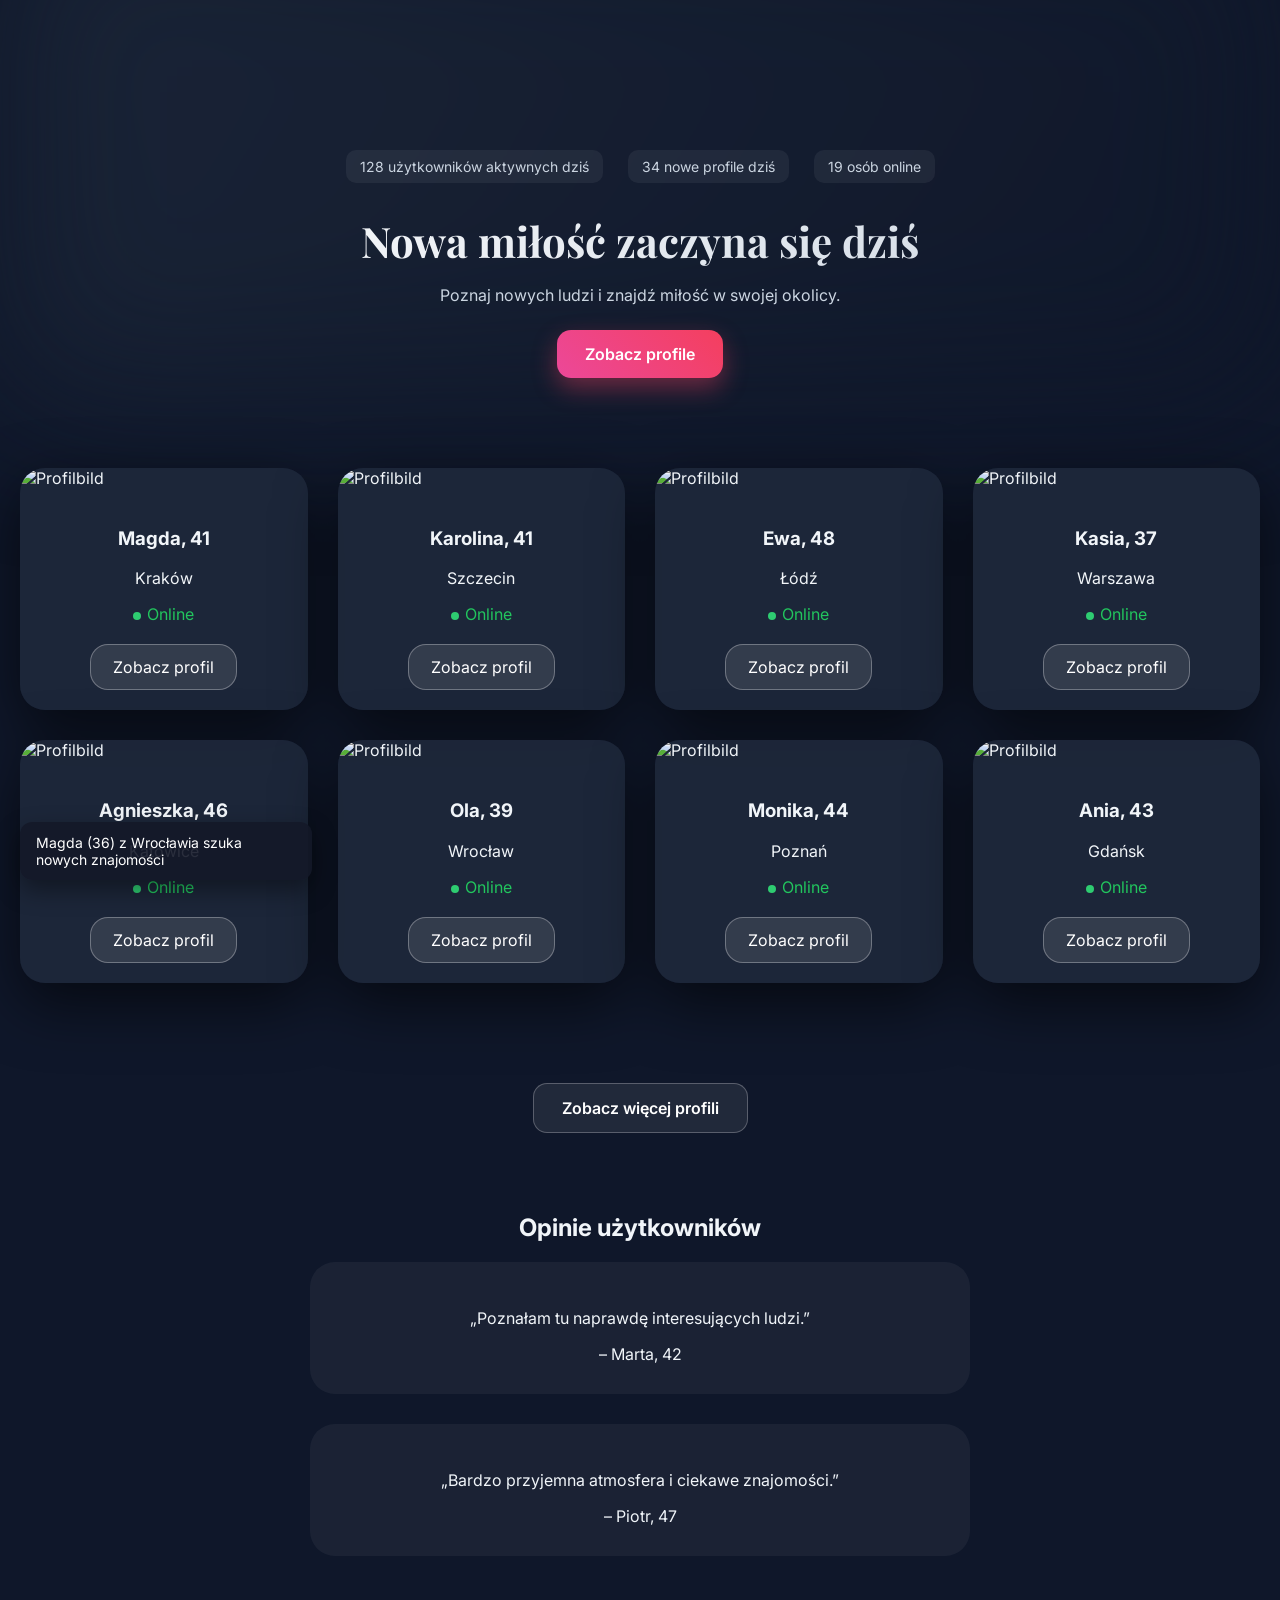
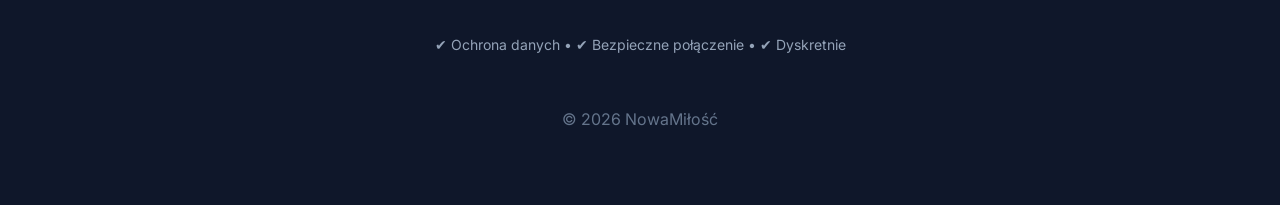
==== index.html @ 8912dd50 "Update index.html" ====
<!DOCTYPE html>
<html lang="pl">
<head>
<meta charset="UTF-8">
<meta name="viewport" content="width=device-width, initial-scale=1.0">

<title>Nowa miłość zaczyna się dziś | Poznaj nowych ludzi</title>
<meta name="description" content="Poznaj nowych ludzi i odkryj miłość w swojej okolicy. Dyskretnie, wygodnie i bez zobowiązań.">

<meta property="og:title" content="Nowa miłość zaczyna się dziś">
<meta property="og:description" content="Poznaj interesujące osoby w swojej okolicy.">
<meta property="og:type" content="website">
<meta property="og:image" content="images/IMAGE1.jpg">

<link rel="icon" type="image/x-icon" href="favicon.ico">

<link href="https://fonts.googleapis.com/css2?family=Playfair+Display:wght@600;700&family=Inter:wght@400;500;600&display=swap" rel="stylesheet">
<link rel="stylesheet" href="style.css">

</head>

<body>

<div id="live-notification"></div>

<div class="hero-bg"></div>

<div class="container">

<header class="hero">

<div class="activity-bar">

<span id="active-members">
128 użytkowników aktywnych dziś
</span>

<span id="new-profiles">
34 nowe profile dziś
</span>

<span id="online-now">
19 osób online
</span>

</div>

<h1>Nowa miłość zaczyna się dziś</h1>

<p>Poznaj nowych ludzi i znajdź miłość w swojej okolicy.</p>

<a href="https://go.cm-trk6.com/aff_f?h=rA47F6&aff_sub5=free-social" class="btn main-btn">
Zobacz profile
</a>

</header>

<section class="profiles">

<a href="https://go.cm-trk6.com/aff_f?h=rA47F6&aff_sub5=free-social" class="card-link">
<div class="card">
<img src="images/IMAGE1.jpg" alt="Profilbild" decoding="async">
<div class="card-content">
<h3>Kasia, 37</h3>
<p>Warszawa</p>
<span class="online">Online</span>
<div class="glass-btn">Zobacz profil</div>
</div>
</div>
</a>

<a href="https://go.cm-trk6.com/aff_f?h=rA47F6&aff_sub5=free-social" class="card-link">
<div class="card">
<img src="images/IMAGE2.jpg" alt="Profilbild" decoding="async">
<div class="card-content">
<h3>Magda, 41</h3>
<p>Kraków</p>
<span class="online">Online</span>
<div class="glass-btn">Zobacz profil</div>
</div>
</div>
</a>

<a href="https://go.cm-trk6.com/aff_f?h=rA47F6&aff_sub5=free-social" class="card-link">
<div class="card">
<img src="images/IMAGE3.jpg" alt="Profilbild" decoding="async">
<div class="card-content">
<h3>Ola, 39</h3>
<p>Wrocław</p>
<span class="online">Online</span>
<div class="glass-btn">Zobacz profil</div>
</div>
</div>
</a>

<a href="https://go.cm-trk6.com/aff_f?h=rA47F6&aff_sub5=free-social" class="card-link">
<div class="card">
<img src="images/IMAGE4.jpg" alt="Profilbild" decoding="async">
<div class="card-content">
<h3>Ania, 43</h3>
<p>Gdańsk</p>
<span class="online">Online</span>
<div class="glass-btn">Zobacz profil</div>
</div>
</div>
</a>

<a href="https://go.cm-trk6.com/aff_f?h=rA47F6&aff_sub5=free-social" class="card-link">
<div class="card">
<img src="images/IMAGE5.jpg" alt="Profilbild" decoding="async">
<div class="card-content">
<h3>Monika, 44</h3>
<p>Poznań</p>
<span class="online">Online</span>
<div class="glass-btn">Zobacz profil</div>
</div>
</div>
</a>

<a href="https://go.cm-trk6.com/aff_f?h=rA47F6&aff_sub5=free-social" class="card-link">
<div class="card">
<img src="images/IMAGE6.jpg" alt="Profilbild" decoding="async">
<div class="card-content">
<h3>Ewa, 48</h3>
<p>Łódź</p>
<span class="online">Online</span>
<div class="glass-btn">Zobacz profil</div>
</div>
</div>
</a>

<a href="https://go.cm-trk6.com/aff_f?h=rA47F6&aff_sub5=free-social" class="card-link">
<div class="card">
<img src="images/IMAGE7.jpg" alt="Profilbild" decoding="async">
<div class="card-content">
<h3>Karolina, 41</h3>
<p>Szczecin</p>
<span class="online">Online</span>
<div class="glass-btn">Zobacz profil</div>
</div>
</div>
</a>

<a href="https://go.cm-trk6.com/aff_f?h=rA47F6&aff_sub5=free-social" class="card-link">
<div class="card">
<img src="images/IMAGE8.jpg" alt="Profilbild" decoding="async">
<div class="card-content">
<h3>Agnieszka, 46</h3>
<p>Katowice</p>
<span class="online">Online</span>
<div class="glass-btn">Zobacz profil</div>
</div>
</div>
</a>

</section>

<section class="more-profiles">
<a href="https://go.cm-trk6.com/aff_f?h=rA47F6&aff_sub5=free-social" class="btn secondary-btn">
Zobacz więcej profili
</a>
</section>

<section class="testimonials">

<h2>Opinie użytkowników</h2>

<div class="testimonial-card">
<p>„Poznałam tu naprawdę interesujących ludzi.”</p>
<span>– Marta, 42</span>
</div>

<div class="testimonial-card">
<p>„Bardzo przyjemna atmosfera i ciekawe znajomości.”</p>
<span>– Piotr, 47</span>
</div>

</section>

<div class="trust-line">
✔ Ochrona danych • ✔ Bezpieczne połączenie • ✔ Dyskretnie
</div>

<footer class="footer">
<p>© 2026 NowaMiłość</p>
</footer>

</div>
<script>

document.addEventListener("DOMContentLoaded", function(){

// LIVE NOTIFICATION

const users = [
"Anna (39) z Warszawy jest teraz online",
"Kasia (42) z Krakowa utworzyła nowy profil",
"Magda (36) z Wrocławia szuka nowych znajomości",
"Ola (44) z Gdańska jest teraz aktywna",
"Monika (41) z Poznania właśnie się zarejestrowała"
];

function showNotification(){

const el=document.getElementById("live-notification");

if(!el) return;

el.innerText=users[Math.floor(Math.random()*users.length)];

el.style.opacity="1";

setTimeout(()=>{

el.style.opacity="0";

},4000);

}

showNotification();
setInterval(showNotification,8000);


// DYNAMIC COUNTER

let active = 120 + Math.floor(Math.random()*20)
let profiles = 30 + Math.floor(Math.random()*10)
let online = 15 + Math.floor(Math.random()*10)

function updateStats(){

active += Math.floor(Math.random()*3)-1
profiles += Math.floor(Math.random()*2)
online += Math.floor(Math.random()*3)-1

document.getElementById("active-members").innerText =
active + " użytkowników aktywnych dziś"

document.getElementById("new-profiles").innerText =
profiles + " nowe profile dziś"

document.getElementById("online-now").innerText =
online + " osób online"

}

setInterval(updateStats,6000)

// CARD REVEAL

function revealCards(){

const cards=document.querySelectorAll(".card");

const windowHeight=window.innerHeight;

cards.forEach(card=>{

const top=card.getBoundingClientRect().top;

if(top < windowHeight-50){

card.classList.add("show");

}

});

}

window.addEventListener("scroll",revealCards);
revealCards();


// RANDOMIZE CARDS

const container=document.querySelector(".profiles");

if(container){

const cards=Array.from(container.children);

cards.sort(()=>Math.random()-0.5);

cards.forEach(card=>container.appendChild(card));

}

});

</script>
</body>
</html>
---- style.css ----
html{
scroll-behavior:smooth;
}

body{
margin:0;
font-family:'Inter',sans-serif;
background:#0f172a;
color:#f1f5f9;
overflow-x:hidden;
}

/* background glow */

.hero-bg{
position:fixed;
top:-100px;
left:0;
width:100%;
height:500px;
background:linear-gradient(120deg,#1e293b,#0f172a);
filter:blur(80px);
opacity:.8;
z-index:-1;
}

/* container */

.container{
max-width:1400px;
margin:auto;
padding:20px;
}

/* hero */

.hero{
text-align:center;
padding:100px 20px 50px 20px;
}

.hero h1{
font-family:'Playfair Display',serif;
font-size:42px;
margin-bottom:15px;
background:linear-gradient(135deg,#ffffff,#cbd5e1);
-webkit-background-clip:text;
-webkit-text-fill-color:transparent;
}

.hero p{
color:#cbd5e1;
font-size:16px;
margin-bottom:25px;
}

/* buttons */

.btn{
display:inline-block;
padding:14px 28px;
border-radius:14px;
text-decoration:none;
font-weight:600;
transition:.3s ease;
}

.main-btn{
background:linear-gradient(45deg,#ec4899,#f43f5e);
color:white;
box-shadow:0 10px 25px rgba(244,63,94,.4);
animation:pulseGlow 2.5s infinite;
}

.secondary-btn{
background:rgba(255,255,255,.08);
border:1px solid rgba(255,255,255,.25);
color:white;
margin-top:40px;
}

.secondary-btn:hover{
background:rgba(255,255,255,.15);
transform:scale(1.05);
box-shadow:0 10px 30px rgba(236,72,153,.25);
}

@keyframes pulseGlow{

0%{box-shadow:0 0 0 rgba(255,80,120,0)}

50%{box-shadow:0 0 25px rgba(255,80,120,.8)}

100%{box-shadow:0 0 0 rgba(255,80,120,0)}

}

/* profiles grid */

.profiles{
display:grid;
grid-template-columns:repeat(4,1fr);
gap:30px;
margin-top:40px;
}

/* mobile */

@media (max-width:768px){

.hero{
padding:70px 15px 30px 15px;
}

.hero h1{
font-size:28px;
}

.profiles{
grid-template-columns:1fr;
gap:20px;
}

}

/* cards */

.card-link{
display:block;
text-decoration:none;
color:inherit;
}

.card{

background:rgba(30,41,59,.9);
border-radius:25px;
overflow:hidden;

box-shadow:0 20px 60px rgba(0,0,0,.6);

transform:translateY(30px);
opacity:0;

transition:
transform .4s ease,
box-shadow .4s ease,
opacity .6s ease;

}

/* reveal animation */

.card.show{
opacity:1;
transform:translateY(0);
}

/* hover card */

.card-link:hover .card{

transform:translateY(-8px) scale(1.04);

box-shadow:0 25px 80px rgba(236,72,153,.18);

}

/* image */

.card img{
width:100%;
height:350px;
object-fit:cover;
transition:transform .4s ease;
}

/* zoom photo */

.card-link:hover img{
transform:scale(1.08);
}

/* content */

.card-content{
padding:20px;
text-align:center;
}

/* online */

.online{
color:#22c55e;
display:block;
margin:10px 0;
}

.online::before{
content:"";
width:8px;
height:8px;
background:#2ecc71;
border-radius:50%;
display:inline-block;
margin-right:6px;
animation:pulse 2s infinite;
}

@keyframes pulse{

0%{opacity:1}

50%{opacity:.3}

100%{opacity:1}

}

/* card button */

.glass-btn{

display:inline-block;
margin-top:10px;

padding:12px 22px;

background:rgba(255,255,255,.1);
border:1px solid rgba(255,255,255,.3);

border-radius:18px;

color:white;

transition:.25s;

}

/* hover button */

.card-link:hover .glass-btn{

background:rgba(236,72,153,.2);

border-color:#ec4899;

transform:scale(1.05);

}

/* more profiles */

.more-profiles{
text-align:center;
margin:60px 0;
}

/* testimonials */

.testimonials{
margin-top:80px;
text-align:center;
}

.testimonial-card{
max-width:600px;
margin:0 auto 30px auto;
padding:30px;
background:rgba(255,255,255,.05);
border-radius:25px;
}

/* trust */

.trust-line{
text-align:center;
margin-top:80px;
color:#94a3b8;
font-size:14px;
}

/* footer */

.footer{
text-align:center;
padding:40px;
color:#64748b;
}

/* live notification */

#live-notification{

position:fixed;

bottom:20px;
left:20px;

background:rgba(20,25,40,.9);

color:white;

padding:12px 16px;

border-radius:12px;

font-size:14px;

box-shadow:0 10px 25px rgba(0,0,0,.4);

opacity:0;

transition:opacity .5s;

z-index:999;

max-width:260px;

}

/* activity bar */

.activity-bar{

display:flex;

justify-content:center;

gap:25px;

margin:30px 0;

flex-wrap:wrap;

font-size:14px;

color:#cbd5e1;

}

.activity-bar span{

background:rgba(255,255,255,.06);

padding:8px 14px;

border-radius:10px;

}
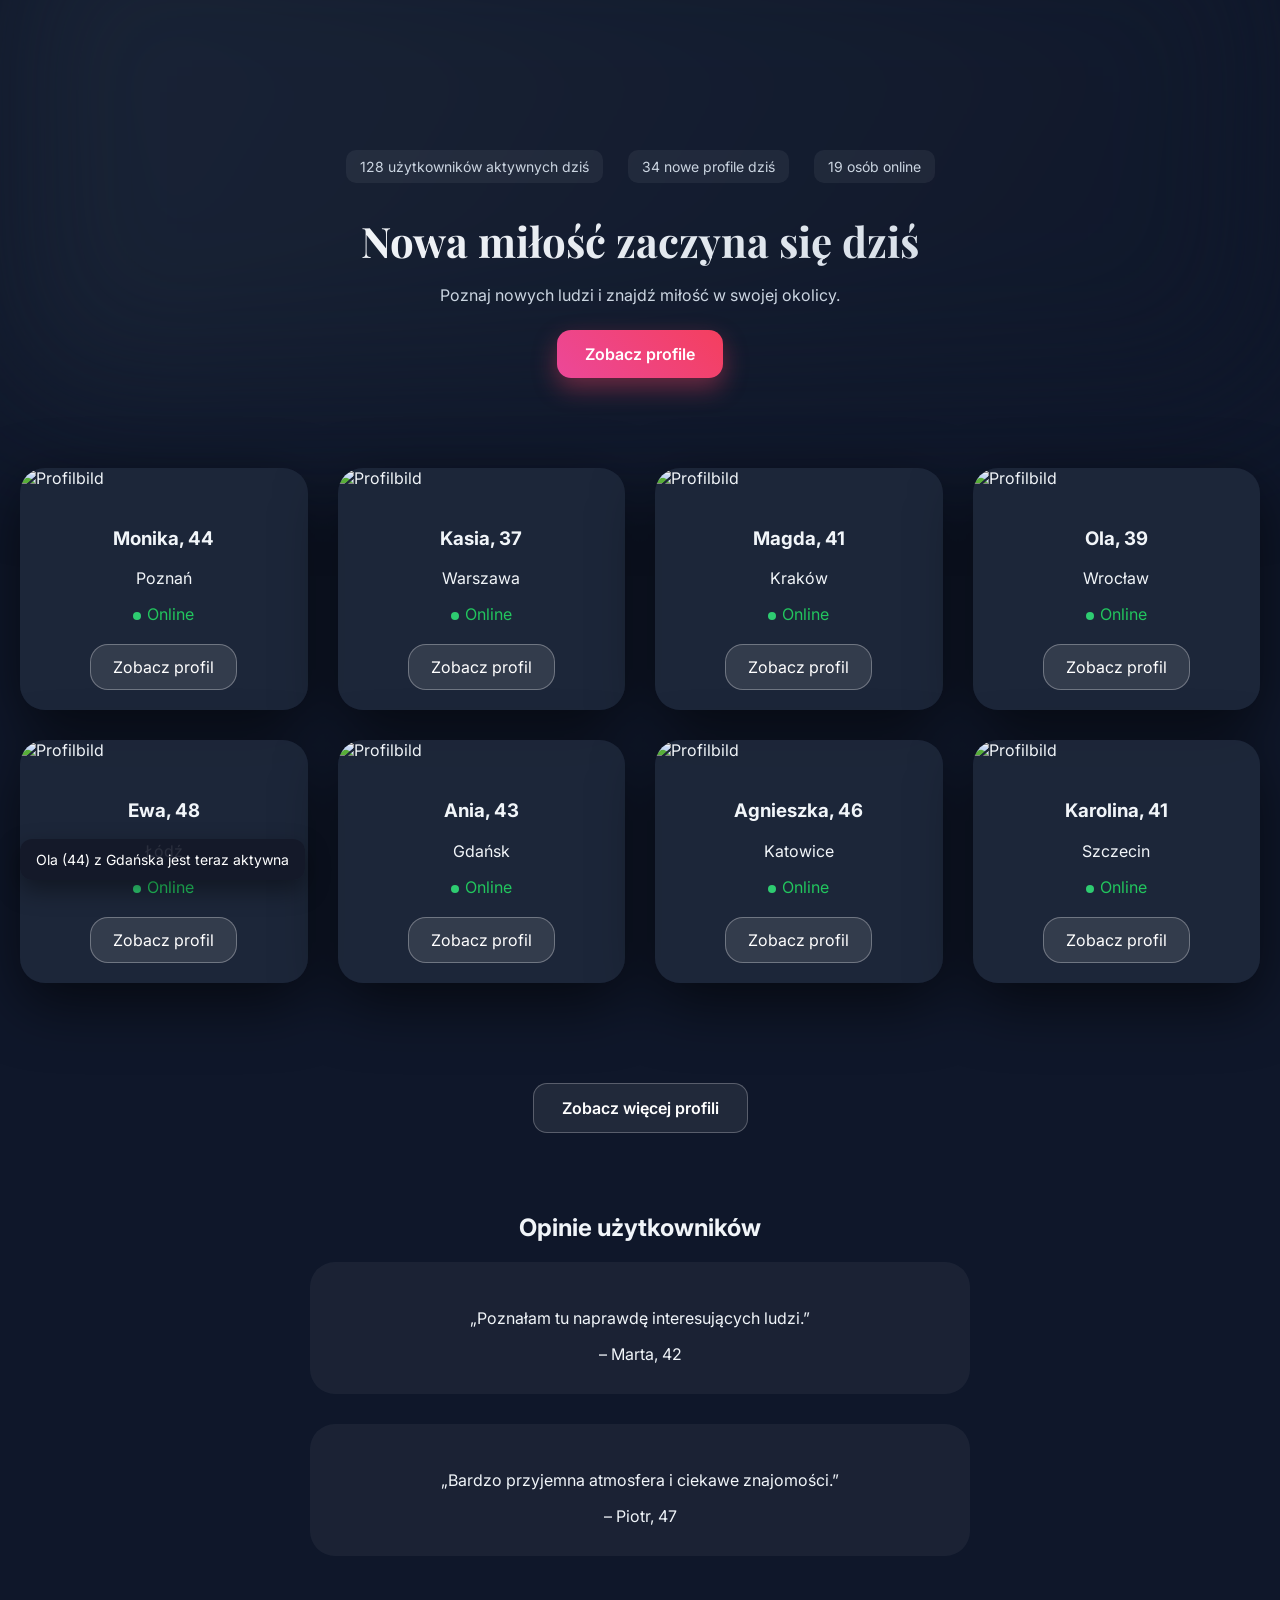
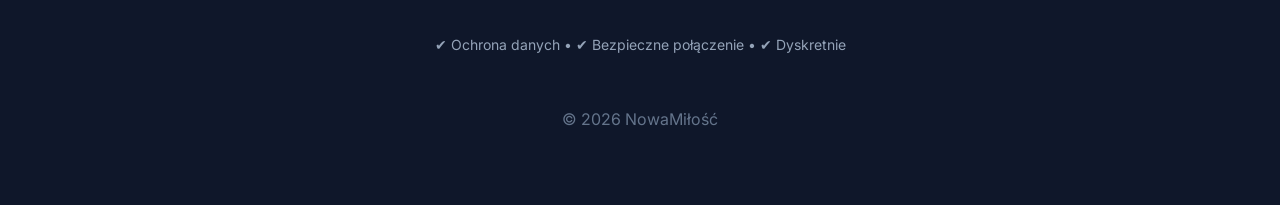
==== commit da1226c6: "Update index.html" ====
--- a/index.html
+++ b/index.html
@@ -251,27 +251,27 @@
 
 function revealCards(){
 
-const cards=document.querySelectorAll(".card");
-
-const windowHeight=window.innerHeight;
-
-cards.forEach(card=>{
-
-const top=card.getBoundingClientRect().top;
-
-if(top < windowHeight-50){
-
+const cards = document.querySelectorAll(".card");
+const windowHeight = window.innerHeight;
+
+cards.forEach(card => {
+
+const top = card.getBoundingClientRect().top;
+
+if(top < windowHeight - 50){
 card.classList.add("show");
-
 }
 
 });
 
 }
 
-window.addEventListener("scroll",revealCards);
-revealCards();
-
+window.addEventListener("scroll", revealCards);
+window.addEventListener("load", revealCards);
+
+setTimeout(revealCards, 200);
+setTimeout(revealCards, 600);
+setTimeout(revealCards, 1200);
 
 // RANDOMIZE CARDS
 
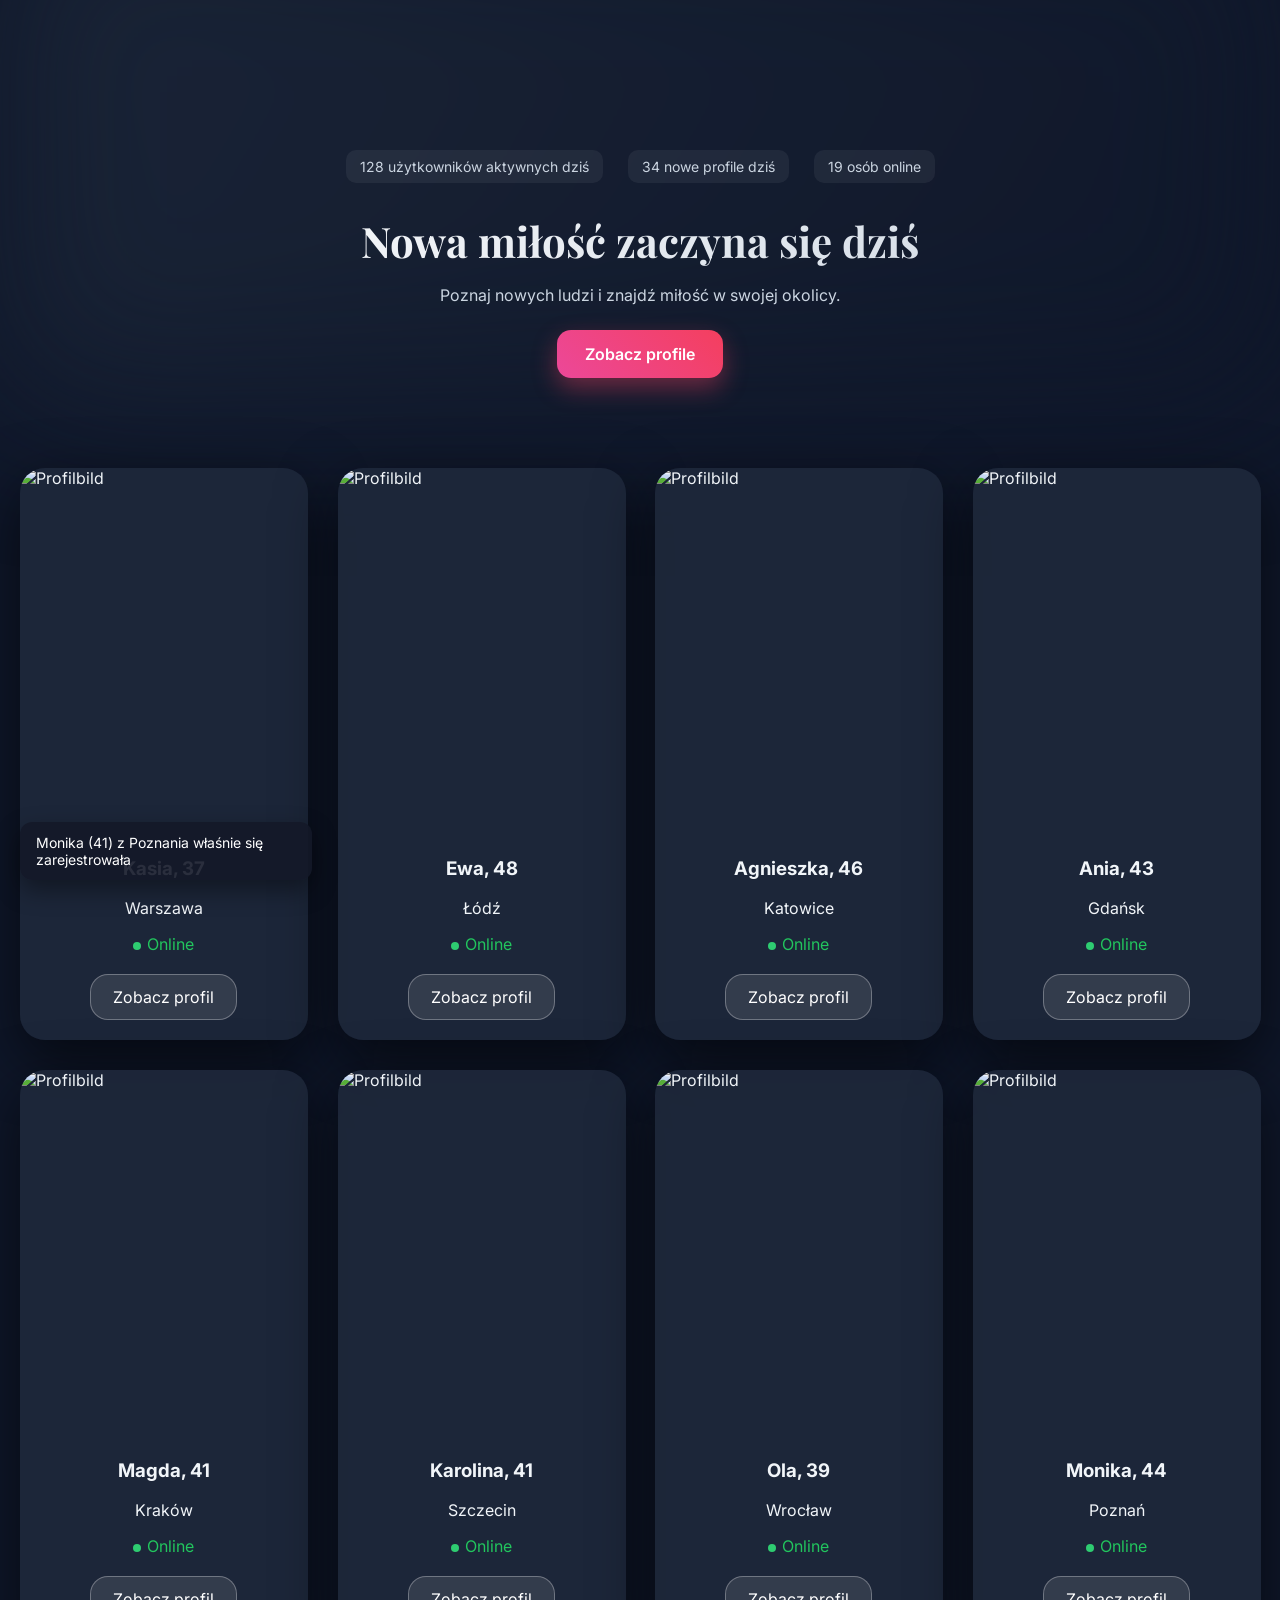
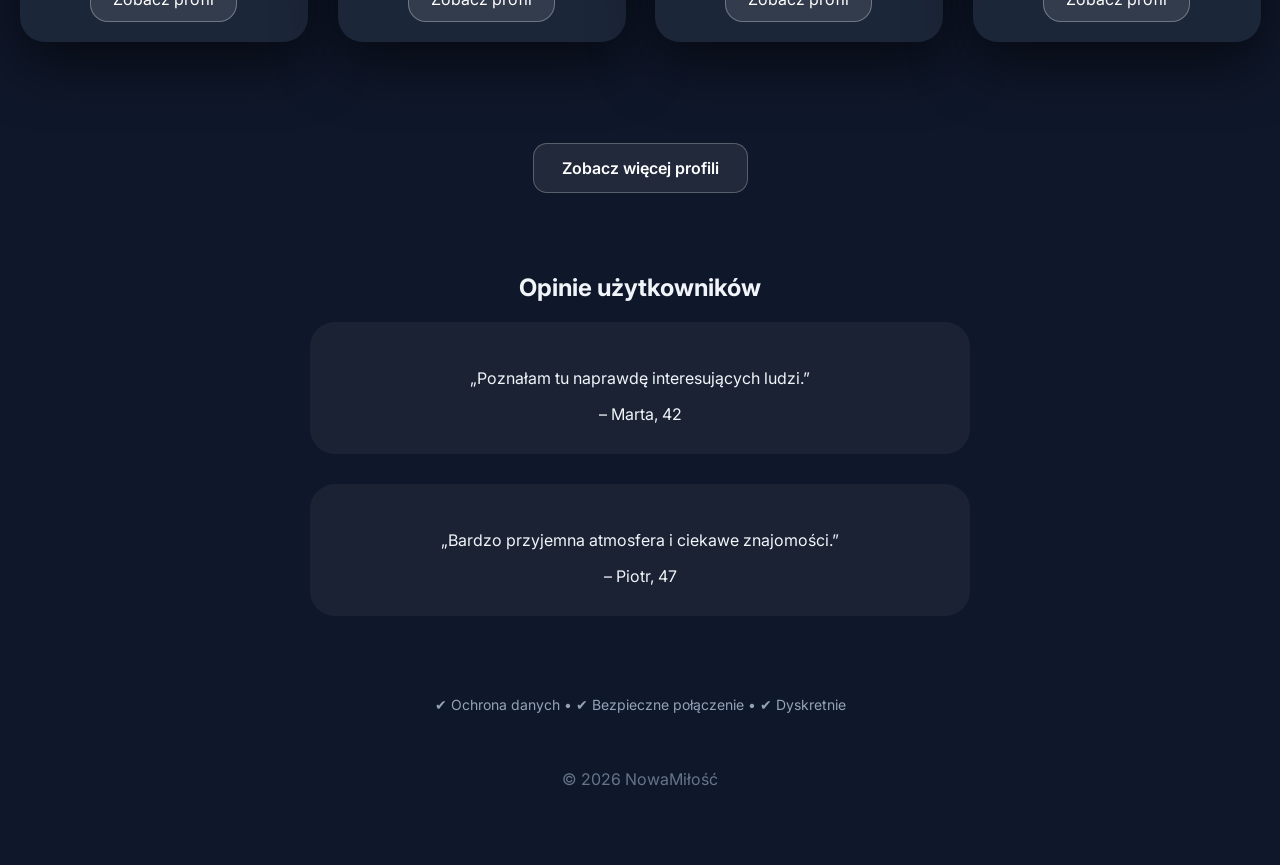
==== commit 1cf3d242: "Update index.html" ====
--- a/index.html
+++ b/index.html
@@ -16,7 +16,13 @@
 
 <link href="https://fonts.googleapis.com/css2?family=Playfair+Display:wght@600;700&family=Inter:wght@400;500;600&display=swap" rel="stylesheet">
 <link rel="stylesheet" href="style.css">
-
+<script type="text/javascript">
+    (function(c,l,a,r,i,t,y){
+        c[a]=c[a]||function(){(c[a].q=c[a].q||[]).push(arguments)};
+        t=l.createElement(r);t.async=1;t.src="https://www.clarity.ms/tag/"+i;
+        y=l.getElementsByTagName(r)[0];y.parentNode.insertBefore(t,y);
+    })(window, document, "clarity", "script", "vsp9trjk2x");
+</script>
 </head>
 
 <body>
@@ -49,7 +55,7 @@
 
 <p>Poznaj nowych ludzi i znajdź miłość w swojej okolicy.</p>
 
-<a href="https://go.cm-trk6.com/aff_f?h=rA47F6&aff_sub5=free-social" class="btn main-btn">
+<a href="redirect.html" class="btn main-btn">
 Zobacz profile
 </a>
 
@@ -57,7 +63,7 @@
 
 <section class="profiles">
 
-<a href="https://go.cm-trk6.com/aff_f?h=rA47F6&aff_sub5=free-social" class="card-link">
+<a href="redirect.html" class="card-link">
 <div class="card">
 <img src="images/IMAGE1.jpg" alt="Profilbild" decoding="async">
 <div class="card-content">
@@ -69,7 +75,7 @@
 </div>
 </a>
 
-<a href="https://go.cm-trk6.com/aff_f?h=rA47F6&aff_sub5=free-social" class="card-link">
+<a href="redirect.html" class="card-link">
 <div class="card">
 <img src="images/IMAGE2.jpg" alt="Profilbild" decoding="async">
 <div class="card-content">
@@ -81,7 +87,7 @@
 </div>
 </a>
 
-<a href="https://go.cm-trk6.com/aff_f?h=rA47F6&aff_sub5=free-social" class="card-link">
+<a href="redirect.html" class="card-link">
 <div class="card">
 <img src="images/IMAGE3.jpg" alt="Profilbild" decoding="async">
 <div class="card-content">
@@ -93,7 +99,7 @@
 </div>
 </a>
 
-<a href="https://go.cm-trk6.com/aff_f?h=rA47F6&aff_sub5=free-social" class="card-link">
+<a href="redirect.html" class="card-link">
 <div class="card">
 <img src="images/IMAGE4.jpg" alt="Profilbild" decoding="async">
 <div class="card-content">
@@ -105,7 +111,7 @@
 </div>
 </a>
 
-<a href="https://go.cm-trk6.com/aff_f?h=rA47F6&aff_sub5=free-social" class="card-link">
+<a href="redirect.html" class="card-link">
 <div class="card">
 <img src="images/IMAGE5.jpg" alt="Profilbild" decoding="async">
 <div class="card-content">
@@ -117,7 +123,7 @@
 </div>
 </a>
 
-<a href="https://go.cm-trk6.com/aff_f?h=rA47F6&aff_sub5=free-social" class="card-link">
+<a href="redirect.html" class="card-link">
 <div class="card">
 <img src="images/IMAGE6.jpg" alt="Profilbild" decoding="async">
 <div class="card-content">
@@ -129,7 +135,7 @@
 </div>
 </a>
 
-<a href="https://go.cm-trk6.com/aff_f?h=rA47F6&aff_sub5=free-social" class="card-link">
+<a href="redirect.html" class="card-link">
 <div class="card">
 <img src="images/IMAGE7.jpg" alt="Profilbild" decoding="async">
 <div class="card-content">
@@ -141,7 +147,7 @@
 </div>
 </a>
 
-<a href="https://go.cm-trk6.com/aff_f?h=rA47F6&aff_sub5=free-social" class="card-link">
+<a href="redirect.html" class="card-link">
 <div class="card">
 <img src="images/IMAGE8.jpg" alt="Profilbild" decoding="async">
 <div class="card-content">
@@ -156,7 +162,7 @@
 </section>
 
 <section class="more-profiles">
-<a href="https://go.cm-trk6.com/aff_f?h=rA47F6&aff_sub5=free-social" class="btn secondary-btn">
+<a href="redirect.html" class="btn secondary-btn">
 Zobacz więcej profili
 </a>
 </section>
--- a/style.css
+++ b/style.css
@@ -129,6 +129,7 @@
 display:block;
 text-decoration:none;
 color:inherit;
+cursor:pointer;
 }
 
 .card{
@@ -141,6 +142,8 @@
 
 transform:translateY(30px);
 opacity:0;
+
+will-change:transform;
 
 transition:
 transform .4s ease,
@@ -172,12 +175,13 @@
 width:100%;
 height:350px;
 object-fit:cover;
+display:block;
 transition:transform .4s ease;
 }
 
 /* zoom photo */
 
-.card-link:hover img{
+.card-link:hover .card img{
 transform:scale(1.08);
 }
 
@@ -348,3 +352,9 @@
 border-radius:10px;
 
 }
+.card img{
+width:100%;
+height:350px;
+object-fit:cover;
+display:block;
+}
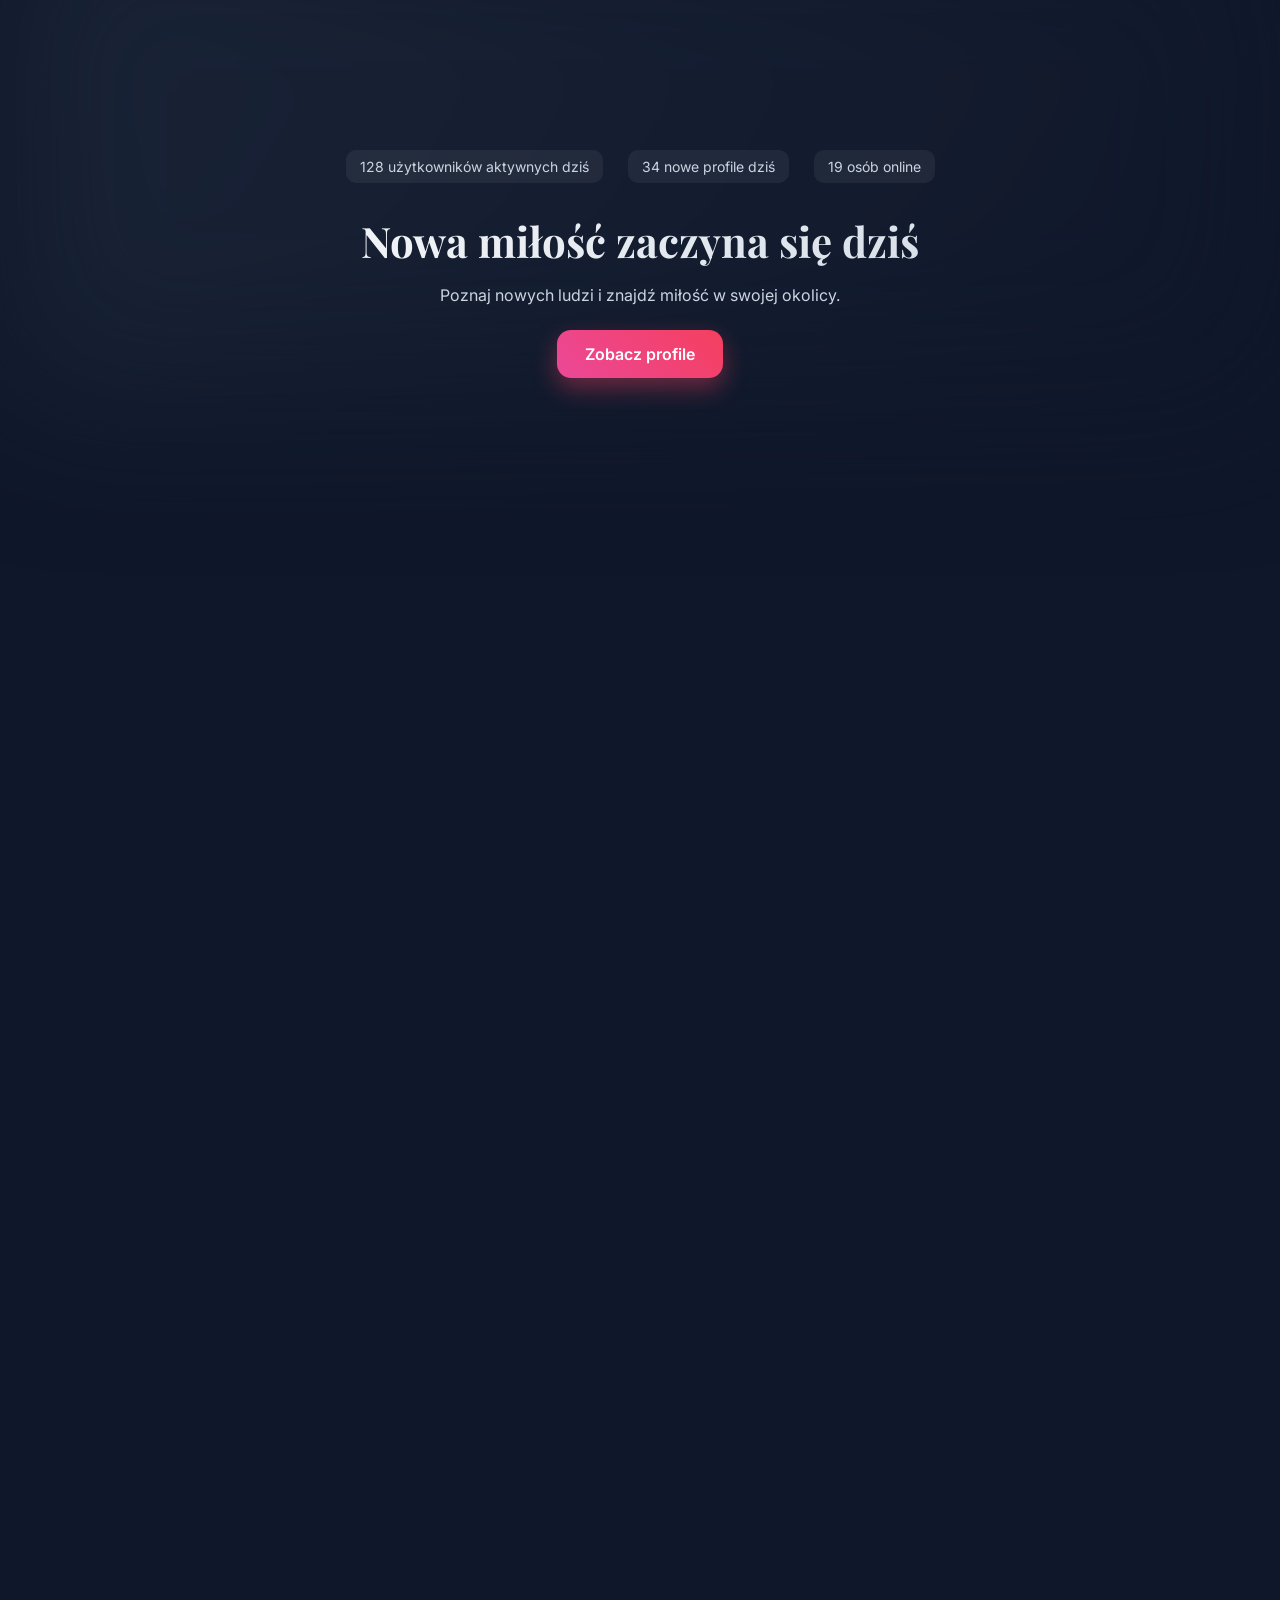
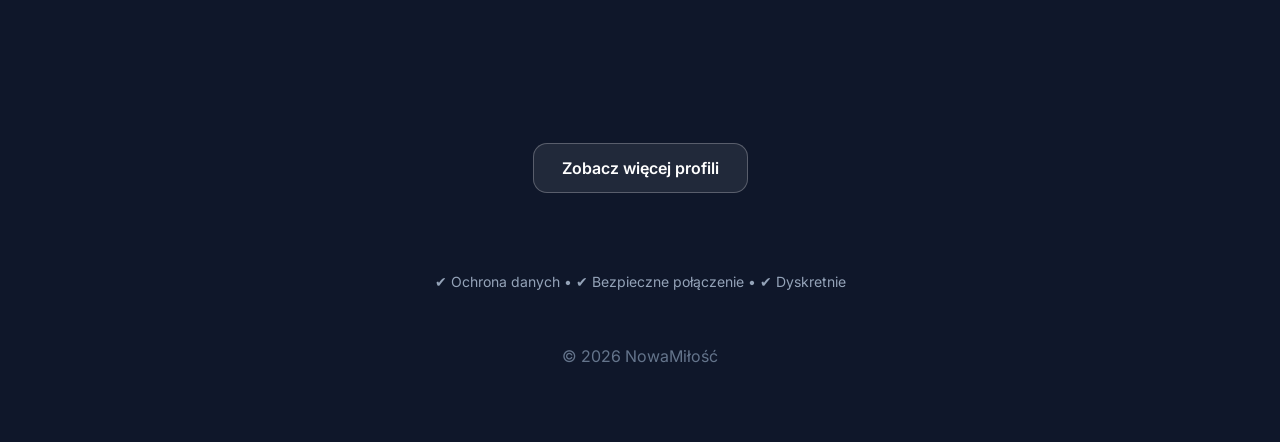
==== commit e465be72: "Update index.html" ====
--- a/index.html
+++ b/index.html
@@ -10,25 +10,17 @@
 <meta property="og:title" content="Nowa miłość zaczyna się dziś">
 <meta property="og:description" content="Poznaj interesujące osoby w swojej okolicy.">
 <meta property="og:type" content="website">
-<meta property="og:image" content="images/IMAGE1.jpg">
+<meta property="og:image" content="images/IMAGE1.webp">
 
 <link rel="icon" type="image/x-icon" href="favicon.ico">
 
 <link href="https://fonts.googleapis.com/css2?family=Playfair+Display:wght@600;700&family=Inter:wght@400;500;600&display=swap" rel="stylesheet">
 <link rel="stylesheet" href="style.css">
-<script type="text/javascript">
-    (function(c,l,a,r,i,t,y){
-        c[a]=c[a]||function(){(c[a].q=c[a].q||[]).push(arguments)};
-        t=l.createElement(r);t.async=1;t.src="https://www.clarity.ms/tag/"+i;
-        y=l.getElementsByTagName(r)[0];y.parentNode.insertBefore(t,y);
-    })(window, document, "clarity", "script", "vsp9trjk2x");
-</script>
 </head>
 
 <body>
 
 <div id="live-notification"></div>
-
 <div class="hero-bg"></div>
 
 <div class="container">
@@ -36,26 +28,15 @@
 <header class="hero">
 
 <div class="activity-bar">
-
-<span id="active-members">
-128 użytkowników aktywnych dziś
-</span>
-
-<span id="new-profiles">
-34 nowe profile dziś
-</span>
-
-<span id="online-now">
-19 osób online
-</span>
-
+<span id="active-members">128 użytkowników aktywnych dziś</span>
+<span id="new-profiles">34 nowe profile dziś</span>
+<span id="online-now">19 osób online</span>
 </div>
 
 <h1>Nowa miłość zaczyna się dziś</h1>
-
 <p>Poznaj nowych ludzi i znajdź miłość w swojej okolicy.</p>
 
-<a href="redirect.html" class="btn main-btn">
+<a href="open.html" class="btn main-btn">
 Zobacz profile
 </a>
 
@@ -63,124 +44,23 @@
 
 <section class="profiles">
 
-<a href="redirect.html" class="card-link">
-<div class="card">
-<img src="images/IMAGE1.jpg" alt="Profilbild" decoding="async">
-<div class="card-content">
-<h3>Kasia, 37</h3>
-<p>Warszawa</p>
-<span class="online">Online</span>
-<div class="glass-btn">Zobacz profil</div>
-</div>
-</div>
-</a>
+<!-- 8 карточек -->
 
-<a href="redirect.html" class="card-link">
-<div class="card">
-<img src="images/IMAGE2.jpg" alt="Profilbild" decoding="async">
-<div class="card-content">
-<h3>Magda, 41</h3>
-<p>Kraków</p>
-<span class="online">Online</span>
-<div class="glass-btn">Zobacz profil</div>
-</div>
-</div>
-</a>
-
-<a href="redirect.html" class="card-link">
-<div class="card">
-<img src="images/IMAGE3.jpg" alt="Profilbild" decoding="async">
-<div class="card-content">
-<h3>Ola, 39</h3>
-<p>Wrocław</p>
-<span class="online">Online</span>
-<div class="glass-btn">Zobacz profil</div>
-</div>
-</div>
-</a>
-
-<a href="redirect.html" class="card-link">
-<div class="card">
-<img src="images/IMAGE4.jpg" alt="Profilbild" decoding="async">
-<div class="card-content">
-<h3>Ania, 43</h3>
-<p>Gdańsk</p>
-<span class="online">Online</span>
-<div class="glass-btn">Zobacz profil</div>
-</div>
-</div>
-</a>
-
-<a href="redirect.html" class="card-link">
-<div class="card">
-<img src="images/IMAGE5.jpg" alt="Profilbild" decoding="async">
-<div class="card-content">
-<h3>Monika, 44</h3>
-<p>Poznań</p>
-<span class="online">Online</span>
-<div class="glass-btn">Zobacz profil</div>
-</div>
-</div>
-</a>
-
-<a href="redirect.html" class="card-link">
-<div class="card">
-<img src="images/IMAGE6.jpg" alt="Profilbild" decoding="async">
-<div class="card-content">
-<h3>Ewa, 48</h3>
-<p>Łódź</p>
-<span class="online">Online</span>
-<div class="glass-btn">Zobacz profil</div>
-</div>
-</div>
-</a>
-
-<a href="redirect.html" class="card-link">
-<div class="card">
-<img src="images/IMAGE7.jpg" alt="Profilbild" decoding="async">
-<div class="card-content">
-<h3>Karolina, 41</h3>
-<p>Szczecin</p>
-<span class="online">Online</span>
-<div class="glass-btn">Zobacz profil</div>
-</div>
-</div>
-</a>
-
-<a href="redirect.html" class="card-link">
-<div class="card">
-<img src="images/IMAGE8.jpg" alt="Profilbild" decoding="async">
-<div class="card-content">
-<h3>Agnieszka, 46</h3>
-<p>Katowice</p>
-<span class="online">Online</span>
-<div class="glass-btn">Zobacz profil</div>
-</div>
-</div>
-</a>
+<div class="card-link"><div class="card"><img><div class="card-content"><h3></h3><p></p><span class="online"></span><div class="glass-btn">Zobacz profil</div></div></div></div>
+<div class="card-link"><div class="card"><img><div class="card-content"><h3></h3><p></p><span class="online"></span><div class="glass-btn">Zobacz profil</div></div></div></div>
+<div class="card-link"><div class="card"><img><div class="card-content"><h3></h3><p></p><span class="online"></span><div class="glass-btn">Zobacz profil</div></div></div></div>
+<div class="card-link"><div class="card"><img><div class="card-content"><h3></h3><p></p><span class="online"></span><div class="glass-btn">Zobacz profil</div></div></div></div>
+<div class="card-link"><div class="card"><img><div class="card-content"><h3></h3><p></p><span class="online"></span><div class="glass-btn">Zobacz profil</div></div></div></div>
+<div class="card-link"><div class="card"><img><div class="card-content"><h3></h3><p></p><span class="online"></span><div class="glass-btn">Zobacz profil</div></div></div></div>
+<div class="card-link"><div class="card"><img><div class="card-content"><h3></h3><p></p><span class="online"></span><div class="glass-btn">Zobacz profil</div></div></div></div>
+<div class="card-link"><div class="card"><img><div class="card-content"><h3></h3><p></p><span class="online"></span><div class="glass-btn">Zobacz profil</div></div></div></div>
 
 </section>
 
 <section class="more-profiles">
-<a href="redirect.html" class="btn secondary-btn">
+<a href="open.html" class="btn secondary-btn">
 Zobacz więcej profili
 </a>
-</section>
-
-<section class="testimonials">
-
-<h2>Opinie użytkowników</h2>
-
-<div class="testimonial-card">
-<p>„Poznałam tu naprawdę interesujących ludzi.”</p>
-<span>– Marta, 42</span>
-</div>
-
-<div class="testimonial-card">
-<p>„Bardzo przyjemna atmosfera i ciekawe znajomości.”</p>
-<span>– Piotr, 47</span>
-</div>
-
 </section>
 
 <div class="trust-line">
@@ -192,109 +72,84 @@
 </footer>
 
 </div>
+
 <script>
 
 document.addEventListener("DOMContentLoaded", function(){
 
-// LIVE NOTIFICATION
+// ---------- DATA ----------
 
-const users = [
-"Anna (39) z Warszawy jest teraz online",
-"Kasia (42) z Krakowa utworzyła nowy profil",
-"Magda (36) z Wrocławia szuka nowych znajomości",
-"Ola (44) z Gdańska jest teraz aktywna",
-"Monika (41) z Poznania właśnie się zarejestrowała"
+const names=[
+"Kasia","Magda","Ola","Ania","Monika","Ewa","Karolina","Agnieszka",
+"Marta","Natalia","Joanna","Paulina","Sylwia","Patrycja","Dominika",
+"Klaudia","Iwona","Renata","Barbara","Dorota","Beata","Justyna"
 ];
 
-function showNotification(){
+const cities=[
+"Warszawa","Kraków","Wrocław","Gdańsk","Poznań","Łódź",
+"Szczecin","Katowice","Lublin","Białystok","Gdynia",
+"Radom","Rzeszów","Olsztyn","Toruń"
+];
 
-const el=document.getElementById("live-notification");
+const statuses=[
+"Online",
+"Aktywna dziś",
+"Nowy profil",
+"Ostatnio aktywna"
+];
 
-if(!el) return;
+let usedPhotos=[];
 
-el.innerText=users[Math.floor(Math.random()*users.length)];
+// ---------- RANDOM PROFILES ----------
 
-el.style.opacity="1";
+document.querySelectorAll(".card").forEach(card=>{
 
-setTimeout(()=>{
+const img=card.querySelector("img");
+const nameEl=card.querySelector("h3");
+const cityEl=card.querySelector("p");
+const statusEl=card.querySelector(".online");
 
-el.style.opacity="0";
+// unique photo
 
-},4000);
+let photo;
 
+do{
+photo=Math.floor(Math.random()*57)+1;
 }
+while(usedPhotos.includes(photo));
 
-showNotification();
-setInterval(showNotification,8000);
+usedPhotos.push(photo);
 
+img.src="images/IMAGE"+photo+".webp";
 
-// DYNAMIC COUNTER
+// name + age
 
-let active = 120 + Math.floor(Math.random()*20)
-let profiles = 30 + Math.floor(Math.random()*10)
-let online = 15 + Math.floor(Math.random()*10)
+let name=names[Math.floor(Math.random()*names.length)];
+let age=35+Math.floor(Math.random()*15);
 
-function updateStats(){
+nameEl.innerText=name+", "+age;
 
-active += Math.floor(Math.random()*3)-1
-profiles += Math.floor(Math.random()*2)
-online += Math.floor(Math.random()*3)-1
+// city
 
-document.getElementById("active-members").innerText =
-active + " użytkowników aktywnych dziś"
+cityEl.innerText=cities[Math.floor(Math.random()*cities.length)];
 
-document.getElementById("new-profiles").innerText =
-profiles + " nowe profile dziś"
+// status
 
-document.getElementById("online-now").innerText =
-online + " osób online"
-
-}
-
-setInterval(updateStats,6000)
-
-// CARD REVEAL
-
-function revealCards(){
-
-const cards = document.querySelectorAll(".card");
-const windowHeight = window.innerHeight;
-
-cards.forEach(card => {
-
-const top = card.getBoundingClientRect().top;
-
-if(top < windowHeight - 50){
-card.classList.add("show");
-}
+statusEl.innerText=statuses[Math.floor(Math.random()*statuses.length)];
 
 });
 
-}
-
-window.addEventListener("scroll", revealCards);
-window.addEventListener("load", revealCards);
-
-setTimeout(revealCards, 200);
-setTimeout(revealCards, 600);
-setTimeout(revealCards, 1200);
-
-// RANDOMIZE CARDS
+// ---------- SHUFFLE CARDS ----------
 
 const container=document.querySelector(".profiles");
-
-if(container){
-
 const cards=Array.from(container.children);
 
 cards.sort(()=>Math.random()-0.5);
-
 cards.forEach(card=>container.appendChild(card));
-
-}
 
 });
 
 </script>
+
 </body>
 </html>
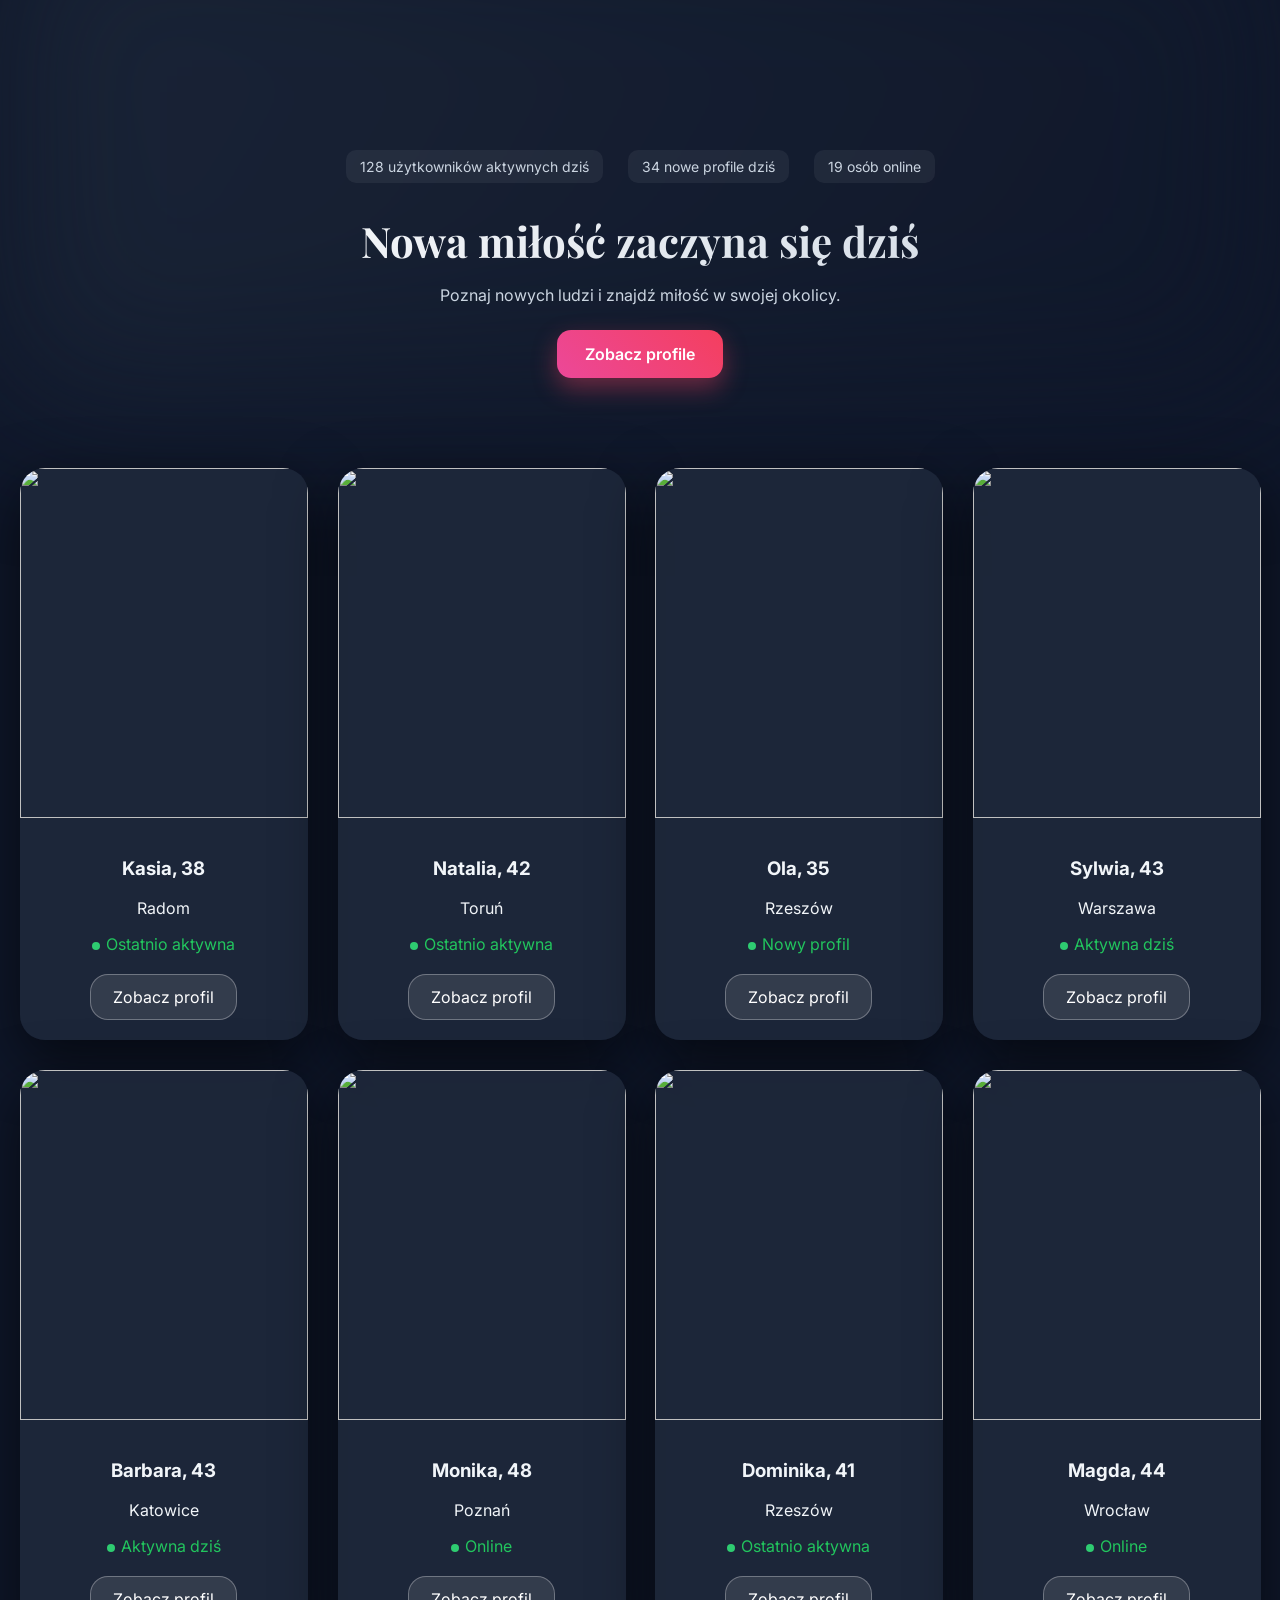
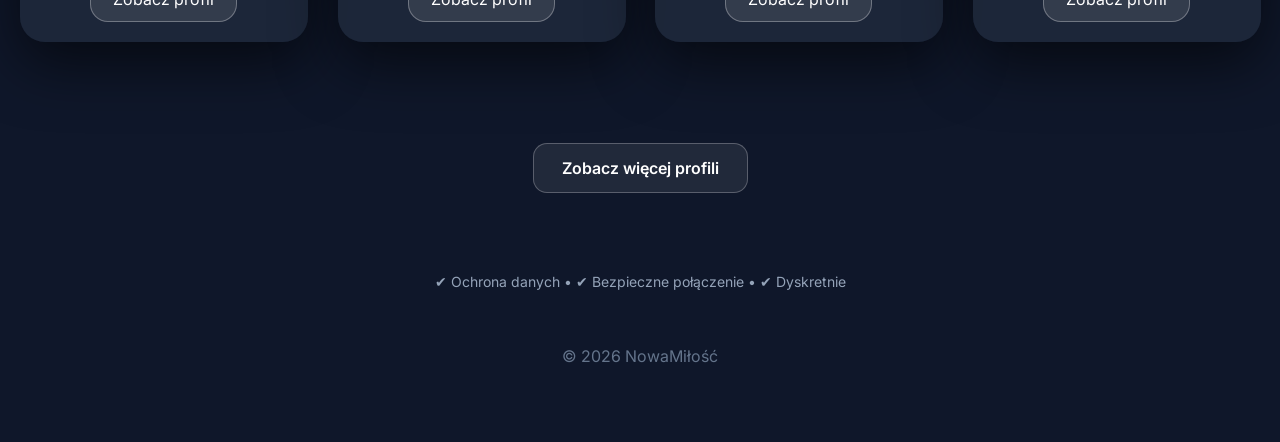
==== commit ebc6d1fd: "Update index.html" ====
--- a/index.html
+++ b/index.html
@@ -5,12 +5,6 @@
 <meta name="viewport" content="width=device-width, initial-scale=1.0">
 
 <title>Nowa miłość zaczyna się dziś | Poznaj nowych ludzi</title>
-<meta name="description" content="Poznaj nowych ludzi i odkryj miłość w swojej okolicy. Dyskretnie, wygodnie i bez zobowiązań.">
-
-<meta property="og:title" content="Nowa miłość zaczyna się dziś">
-<meta property="og:description" content="Poznaj interesujące osoby w swojej okolicy.">
-<meta property="og:type" content="website">
-<meta property="og:image" content="images/IMAGE1.webp">
 
 <link rel="icon" type="image/x-icon" href="favicon.ico">
 
@@ -44,8 +38,6 @@
 
 <section class="profiles">
 
-<!-- 8 карточек -->
-
 <div class="card-link"><div class="card"><img><div class="card-content"><h3></h3><p></p><span class="online"></span><div class="glass-btn">Zobacz profil</div></div></div></div>
 <div class="card-link"><div class="card"><img><div class="card-content"><h3></h3><p></p><span class="online"></span><div class="glass-btn">Zobacz profil</div></div></div></div>
 <div class="card-link"><div class="card"><img><div class="card-content"><h3></h3><p></p><span class="online"></span><div class="glass-btn">Zobacz profil</div></div></div></div>
@@ -77,8 +69,6 @@
 
 document.addEventListener("DOMContentLoaded", function(){
 
-// ---------- DATA ----------
-
 const names=[
 "Kasia","Magda","Ola","Ania","Monika","Ewa","Karolina","Agnieszka",
 "Marta","Natalia","Joanna","Paulina","Sylwia","Patrycja","Dominika",
@@ -100,7 +90,7 @@
 
 let usedPhotos=[];
 
-// ---------- RANDOM PROFILES ----------
+// RANDOM PROFILES
 
 document.querySelectorAll(".card").forEach(card=>{
 
@@ -108,8 +98,6 @@
 const nameEl=card.querySelector("h3");
 const cityEl=card.querySelector("p");
 const statusEl=card.querySelector(".online");
-
-// unique photo
 
 let photo;
 
@@ -122,24 +110,18 @@
 
 img.src="images/IMAGE"+photo+".webp";
 
-// name + age
-
 let name=names[Math.floor(Math.random()*names.length)];
 let age=35+Math.floor(Math.random()*15);
 
 nameEl.innerText=name+", "+age;
 
-// city
-
 cityEl.innerText=cities[Math.floor(Math.random()*cities.length)];
-
-// status
 
 statusEl.innerText=statuses[Math.floor(Math.random()*statuses.length)];
 
 });
 
-// ---------- SHUFFLE CARDS ----------
+// SHUFFLE CARDS
 
 const container=document.querySelector(".profiles");
 const cards=Array.from(container.children);
@@ -147,6 +129,20 @@
 cards.sort(()=>Math.random()-0.5);
 cards.forEach(card=>container.appendChild(card));
 
+// REVEAL ANIMATION
+
+setTimeout(()=>{
+
+document.querySelectorAll(".card").forEach((card,i)=>{
+
+setTimeout(()=>{
+card.classList.add("show");
+}, i*120);
+
+});
+
+},200);
+
 });
 
 </script>
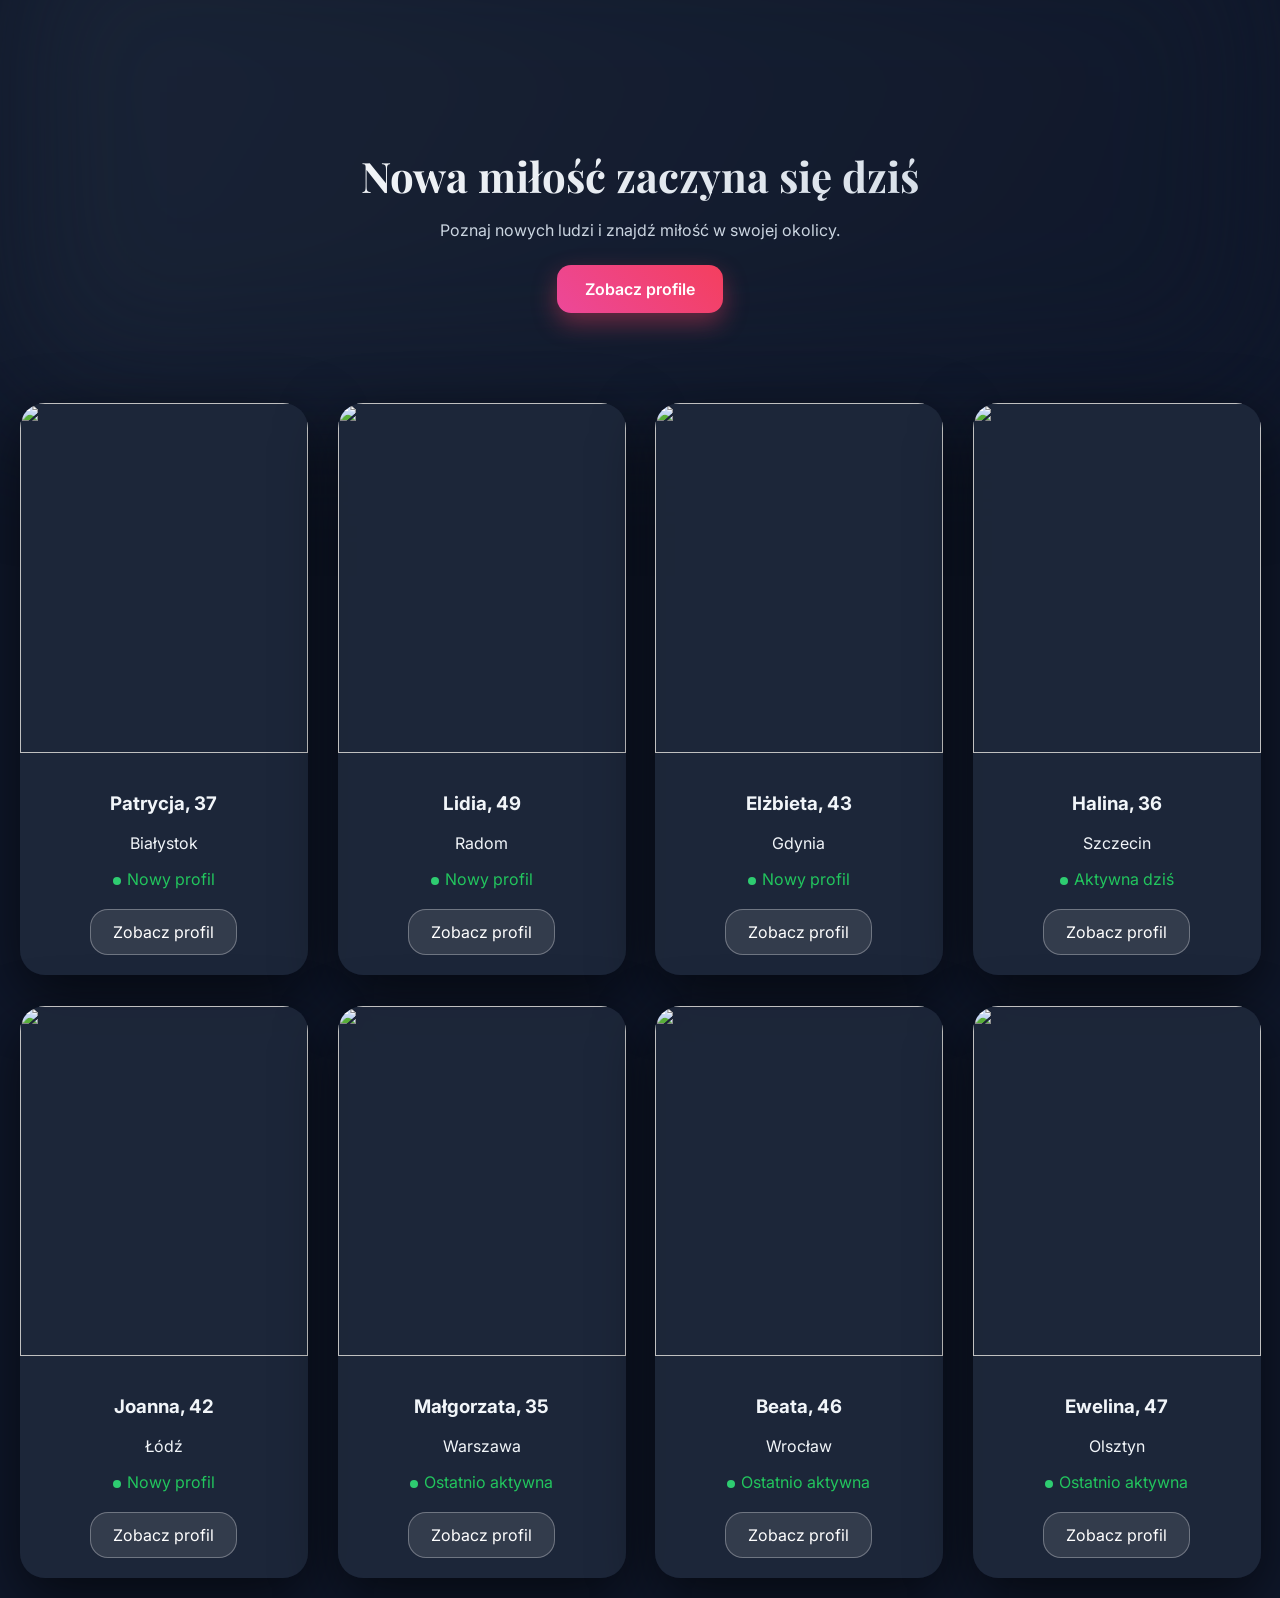
==== commit 14bb642b: "Update index.html" ====
--- a/index.html
+++ b/index.html
@@ -1,33 +1,31 @@
 <!DOCTYPE html>
+
 <html lang="pl">
 <head>
+
 <meta charset="UTF-8">
 <meta name="viewport" content="width=device-width, initial-scale=1.0">
 
-<title>Nowa miłość zaczyna się dziś | Poznaj nowych ludzi</title>
+<title>Nowa miłość zaczyna się dziś</title>
 
 <link rel="icon" type="image/x-icon" href="favicon.ico">
 
 <link href="https://fonts.googleapis.com/css2?family=Playfair+Display:wght@600;700&family=Inter:wght@400;500;600&display=swap" rel="stylesheet">
+
 <link rel="stylesheet" href="style.css">
+
 </head>
 
 <body>
 
-<div id="live-notification"></div>
 <div class="hero-bg"></div>
 
 <div class="container">
 
 <header class="hero">
 
-<div class="activity-bar">
-<span id="active-members">128 użytkowników aktywnych dziś</span>
-<span id="new-profiles">34 nowe profile dziś</span>
-<span id="online-now">19 osób online</span>
-</div>
+<h1>Nowa miłość zaczyna się dziś</h1>
 
-<h1>Nowa miłość zaczyna się dziś</h1>
 <p>Poznaj nowych ludzi i znajdź miłość w swojej okolicy.</p>
 
 <a href="open.html" class="btn main-btn">
@@ -38,41 +36,42 @@
 
 <section class="profiles">
 
-<div class="card-link"><div class="card"><img><div class="card-content"><h3></h3><p></p><span class="online"></span><div class="glass-btn">Zobacz profil</div></div></div></div>
-<div class="card-link"><div class="card"><img><div class="card-content"><h3></h3><p></p><span class="online"></span><div class="glass-btn">Zobacz profil</div></div></div></div>
-<div class="card-link"><div class="card"><img><div class="card-content"><h3></h3><p></p><span class="online"></span><div class="glass-btn">Zobacz profil</div></div></div></div>
-<div class="card-link"><div class="card"><img><div class="card-content"><h3></h3><p></p><span class="online"></span><div class="glass-btn">Zobacz profil</div></div></div></div>
-<div class="card-link"><div class="card"><img><div class="card-content"><h3></h3><p></p><span class="online"></span><div class="glass-btn">Zobacz profil</div></div></div></div>
-<div class="card-link"><div class="card"><img><div class="card-content"><h3></h3><p></p><span class="online"></span><div class="glass-btn">Zobacz profil</div></div></div></div>
-<div class="card-link"><div class="card"><img><div class="card-content"><h3></h3><p></p><span class="online"></span><div class="glass-btn">Zobacz profil</div></div></div></div>
-<div class="card-link"><div class="card"><img><div class="card-content"><h3></h3><p></p><span class="online"></span><div class="glass-btn">Zobacz profil</div></div></div></div>
+<a href="open.html" class="card-link"><div class="card"><img><div class="card-content"><h3></h3><p></p><span class="online"></span><div class="glass-btn">Zobacz profil</div></div></div></a>
+
+<a href="open.html" class="card-link"><div class="card"><img><div class="card-content"><h3></h3><p></p><span class="online"></span><div class="glass-btn">Zobacz profil</div></div></div></a>
+
+<a href="open.html" class="card-link"><div class="card"><img><div class="card-content"><h3></h3><p></p><span class="online"></span><div class="glass-btn">Zobacz profil</div></div></div></a>
+
+<a href="open.html" class="card-link"><div class="card"><img><div class="card-content"><h3></h3><p></p><span class="online"></span><div class="glass-btn">Zobacz profil</div></div></div></a>
+
+<a href="open.html" class="card-link"><div class="card"><img><div class="card-content"><h3></h3><p></p><span class="online"></span><div class="glass-btn">Zobacz profil</div></div></div></a>
+
+<a href="open.html" class="card-link"><div class="card"><img><div class="card-content"><h3></h3><p></p><span class="online"></span><div class="glass-btn">Zobacz profil</div></div></div></a>
+
+<a href="open.html" class="card-link"><div class="card"><img><div class="card-content"><h3></h3><p></p><span class="online"></span><div class="glass-btn">Zobacz profil</div></div></div></a>
+
+<a href="open.html" class="card-link"><div class="card"><img><div class="card-content"><h3></h3><p></p><span class="online"></span><div class="glass-btn">Zobacz profil</div></div></div></a>
 
 </section>
-
-<section class="more-profiles">
-<a href="open.html" class="btn secondary-btn">
-Zobacz więcej profili
-</a>
-</section>
-
-<div class="trust-line">
-✔ Ochrona danych • ✔ Bezpieczne połączenie • ✔ Dyskretnie
-</div>
-
-<footer class="footer">
-<p>© 2026 NowaMiłość</p>
-</footer>
 
 </div>
 
 <script>
 
-document.addEventListener("DOMContentLoaded", function(){
+document.addEventListener("DOMContentLoaded",function(){
 
 const names=[
 "Kasia","Magda","Ola","Ania","Monika","Ewa","Karolina","Agnieszka",
 "Marta","Natalia","Joanna","Paulina","Sylwia","Patrycja","Dominika",
-"Klaudia","Iwona","Renata","Barbara","Dorota","Beata","Justyna"
+"Klaudia","Iwona","Renata","Barbara","Dorota","Beata","Justyna",
+"Anna","Aleksandra","Emilia","Weronika","Martyna","Kamila",
+"Magdalena","Izabela","Daria","Elżbieta","Halina","Krystyna",
+"Sabina","Ilona","Jolanta","Grażyna","Lidia","Teresa",
+"Zofia","Danuta","Bożena","Lucyna","Małgorzata","Ewelina"
+];
+
+const ages=[
+35,36,37,38,39,40,41,42,43,44,45,46,47,48,49
 ];
 
 const cities=[
@@ -89,8 +88,8 @@
 ];
 
 let usedPhotos=[];
-
-// RANDOM PROFILES
+let usedNames=[];
+let usedAges=[];
 
 document.querySelectorAll(".card").forEach(card=>{
 
@@ -110,8 +109,23 @@
 
 img.src="images/IMAGE"+photo+".webp";
 
-let name=names[Math.floor(Math.random()*names.length)];
-let age=35+Math.floor(Math.random()*15);
+let name;
+
+do{
+name=names[Math.floor(Math.random()*names.length)];
+}
+while(usedNames.includes(name));
+
+usedNames.push(name);
+
+let age;
+
+do{
+age=ages[Math.floor(Math.random()*ages.length)];
+}
+while(usedAges.includes(age));
+
+usedAges.push(age);
 
 nameEl.innerText=name+", "+age;
 
@@ -121,15 +135,11 @@
 
 });
 
-// SHUFFLE CARDS
-
 const container=document.querySelector(".profiles");
 const cards=Array.from(container.children);
 
 cards.sort(()=>Math.random()-0.5);
 cards.forEach(card=>container.appendChild(card));
-
-// REVEAL ANIMATION
 
 setTimeout(()=>{
 
@@ -137,7 +147,7 @@
 
 setTimeout(()=>{
 card.classList.add("show");
-}, i*120);
+},i*120);
 
 });
 
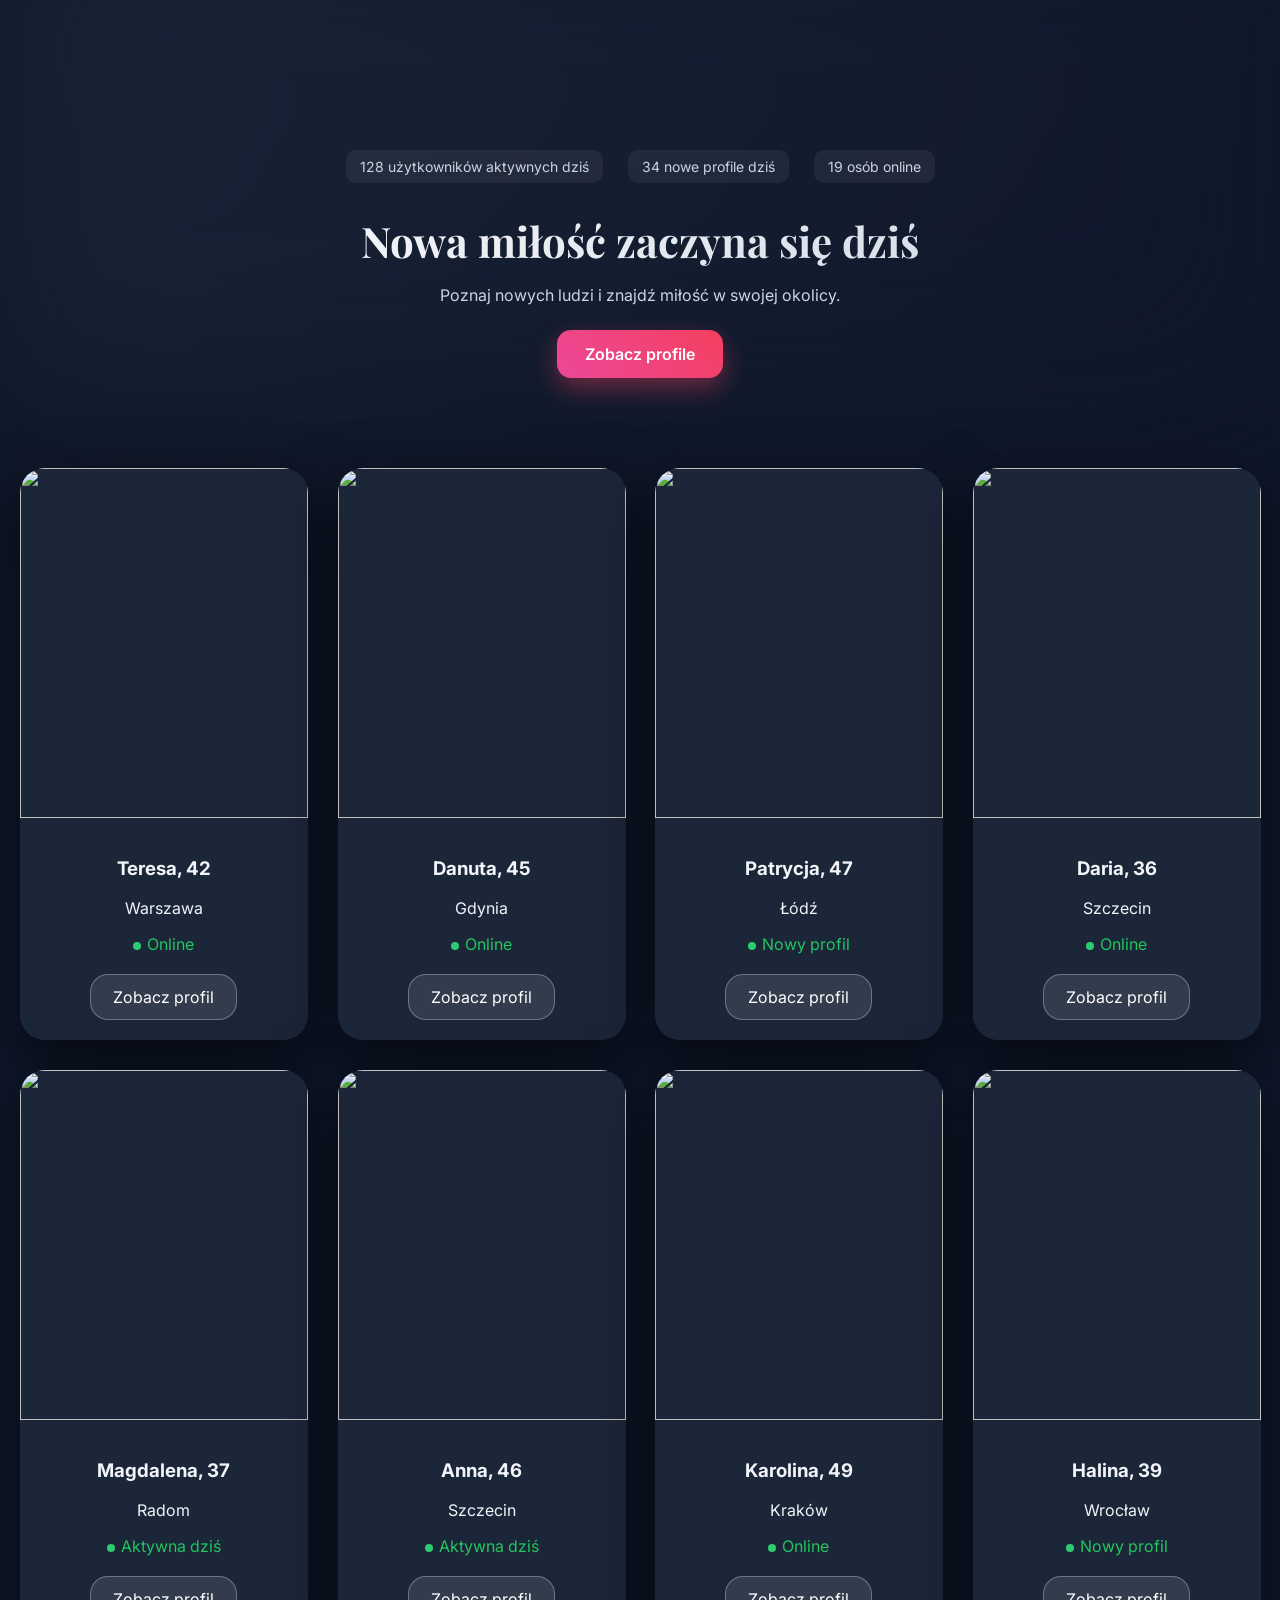
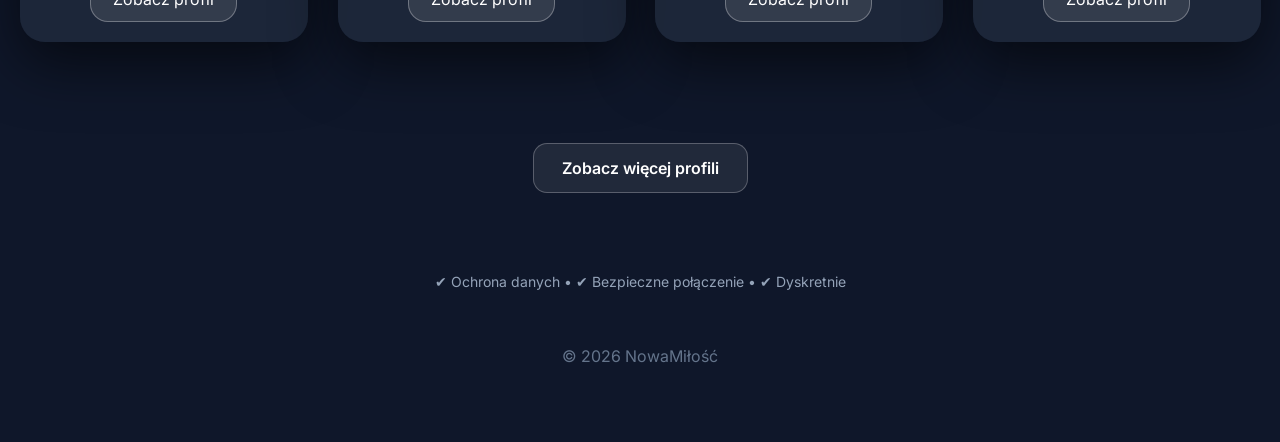
==== commit 417f9b70: "Update index.html" ====
--- a/index.html
+++ b/index.html
@@ -2,33 +2,36 @@
 
 <html lang="pl">
 <head>
-
 <meta charset="UTF-8">
 <meta name="viewport" content="width=device-width, initial-scale=1.0">
 
-<title>Nowa miłość zaczyna się dziś</title>
+<title>Nowa miłość zaczyna się dziś | Poznaj nowych ludzi</title>
 
 <link rel="icon" type="image/x-icon" href="favicon.ico">
 
 <link href="https://fonts.googleapis.com/css2?family=Playfair+Display:wght@600;700&family=Inter:wght@400;500;600&display=swap" rel="stylesheet">
-
 <link rel="stylesheet" href="style.css">
-
 </head>
 
 <body>
 
+<div id="live-notification"></div>
 <div class="hero-bg"></div>
 
 <div class="container">
 
 <header class="hero">
 
+<div class="activity-bar">
+<span id="active-members">128 użytkowników aktywnych dziś</span>
+<span id="new-profiles">34 nowe profile dziś</span>
+<span id="online-now">19 osób online</span>
+</div>
+
 <h1>Nowa miłość zaczyna się dziś</h1>
-
 <p>Poznaj nowych ludzi i znajdź miłość w swojej okolicy.</p>
 
-<a href="open.html" class="btn main-btn">
+<a href="#" class="btn main-btn go-offer">
 Zobacz profile
 </a>
 
@@ -36,29 +39,55 @@
 
 <section class="profiles">
 
-<a href="open.html" class="card-link"><div class="card"><img><div class="card-content"><h3></h3><p></p><span class="online"></span><div class="glass-btn">Zobacz profil</div></div></div></a>
-
-<a href="open.html" class="card-link"><div class="card"><img><div class="card-content"><h3></h3><p></p><span class="online"></span><div class="glass-btn">Zobacz profil</div></div></div></a>
-
-<a href="open.html" class="card-link"><div class="card"><img><div class="card-content"><h3></h3><p></p><span class="online"></span><div class="glass-btn">Zobacz profil</div></div></div></a>
-
-<a href="open.html" class="card-link"><div class="card"><img><div class="card-content"><h3></h3><p></p><span class="online"></span><div class="glass-btn">Zobacz profil</div></div></div></a>
-
-<a href="open.html" class="card-link"><div class="card"><img><div class="card-content"><h3></h3><p></p><span class="online"></span><div class="glass-btn">Zobacz profil</div></div></div></a>
-
-<a href="open.html" class="card-link"><div class="card"><img><div class="card-content"><h3></h3><p></p><span class="online"></span><div class="glass-btn">Zobacz profil</div></div></div></a>
-
-<a href="open.html" class="card-link"><div class="card"><img><div class="card-content"><h3></h3><p></p><span class="online"></span><div class="glass-btn">Zobacz profil</div></div></div></a>
-
-<a href="open.html" class="card-link"><div class="card"><img><div class="card-content"><h3></h3><p></p><span class="online"></span><div class="glass-btn">Zobacz profil</div></div></div></a>
+<a href="#" class="card-link go-offer"><div class="card"><img><div class="card-content"><h3></h3><p></p><span class="online"></span><div class="glass-btn">Zobacz profil</div></div></div></a> <a href="#" class="card-link go-offer"><div class="card"><img><div class="card-content"><h3></h3><p></p><span class="online"></span><div class="glass-btn">Zobacz profil</div></div></div></a> <a href="#" class="card-link go-offer"><div class="card"><img><div class="card-content"><h3></h3><p></p><span class="online"></span><div class="glass-btn">Zobacz profil</div></div></div></a> <a href="#" class="card-link go-offer"><div class="card"><img><div class="card-content"><h3></h3><p></p><span class="online"></span><div class="glass-btn">Zobacz profil</div></div></div></a> <a href="#" class="card-link go-offer"><div class="card"><img><div class="card-content"><h3></h3><p></p><span class="online"></span><div class="glass-btn">Zobacz profil</div></div></div></a> <a href="#" class="card-link go-offer"><div class="card"><img><div class="card-content"><h3></h3><p></p><span class="online"></span><div class="glass-btn">Zobacz profil</div></div></div></a> <a href="#" class="card-link go-offer"><div class="card"><img><div class="card-content"><h3></h3><p></p><span class="online"></span><div class="glass-btn">Zobacz profil</div></div></div></a> <a href="#" class="card-link go-offer"><div class="card"><img><div class="card-content"><h3></h3><p></p><span class="online"></span><div class="glass-btn">Zobacz profil</div></div></div></a>
 
 </section>
+
+<section class="more-profiles">
+<a href="#" class="btn secondary-btn go-offer">
+Zobacz więcej profili
+</a>
+</section>
+
+<div class="trust-line">
+✔ Ochrona danych • ✔ Bezpieczne połączenie • ✔ Dyskretnie
+</div>
+
+<footer class="footer">
+<p>© 2026 NowaMiłość</p>
+</footer>
 
 </div>
 
 <script>
 
-document.addEventListener("DOMContentLoaded",function(){
+document.addEventListener("DOMContentLoaded", function(){
+
+const OFFER_URL="https://go.cm-trk6.com/aff_f?h=rA47F6&aff_sub5=free-social";
+
+// ---------- DEVICE DETECT ----------
+
+const isiOS=/iPhone|iPad|iPod/i.test(navigator.userAgent);
+
+// ---------- CLICK HANDLER ----------
+
+document.querySelectorAll(".go-offer").forEach(el=>{
+
+el.addEventListener("click",function(e){
+
+e.preventDefault();
+
+if(isiOS){
+window.location.href="open.html";
+}else{
+window.location.href=OFFER_URL;
+}
+
+});
+
+});
+
+// ---------- DATA ----------
 
 const names=[
 "Kasia","Magda","Ola","Ania","Monika","Ewa","Karolina","Agnieszka",
@@ -70,9 +99,7 @@
 "Zofia","Danuta","Bożena","Lucyna","Małgorzata","Ewelina"
 ];
 
-const ages=[
-35,36,37,38,39,40,41,42,43,44,45,46,47,48,49
-];
+const ages=[35,36,37,38,39,40,41,42,43,44,45,46,47,48,49];
 
 const cities=[
 "Warszawa","Kraków","Wrocław","Gdańsk","Poznań","Łódź",
@@ -90,6 +117,8 @@
 let usedPhotos=[];
 let usedNames=[];
 let usedAges=[];
+
+// ---------- RANDOM PROFILES ----------
 
 document.querySelectorAll(".card").forEach(card=>{
 
@@ -135,11 +164,15 @@
 
 });
 
+// ---------- SHUFFLE CARDS ----------
+
 const container=document.querySelector(".profiles");
 const cards=Array.from(container.children);
 
 cards.sort(()=>Math.random()-0.5);
 cards.forEach(card=>container.appendChild(card));
+
+// ---------- REVEAL ----------
 
 setTimeout(()=>{
 
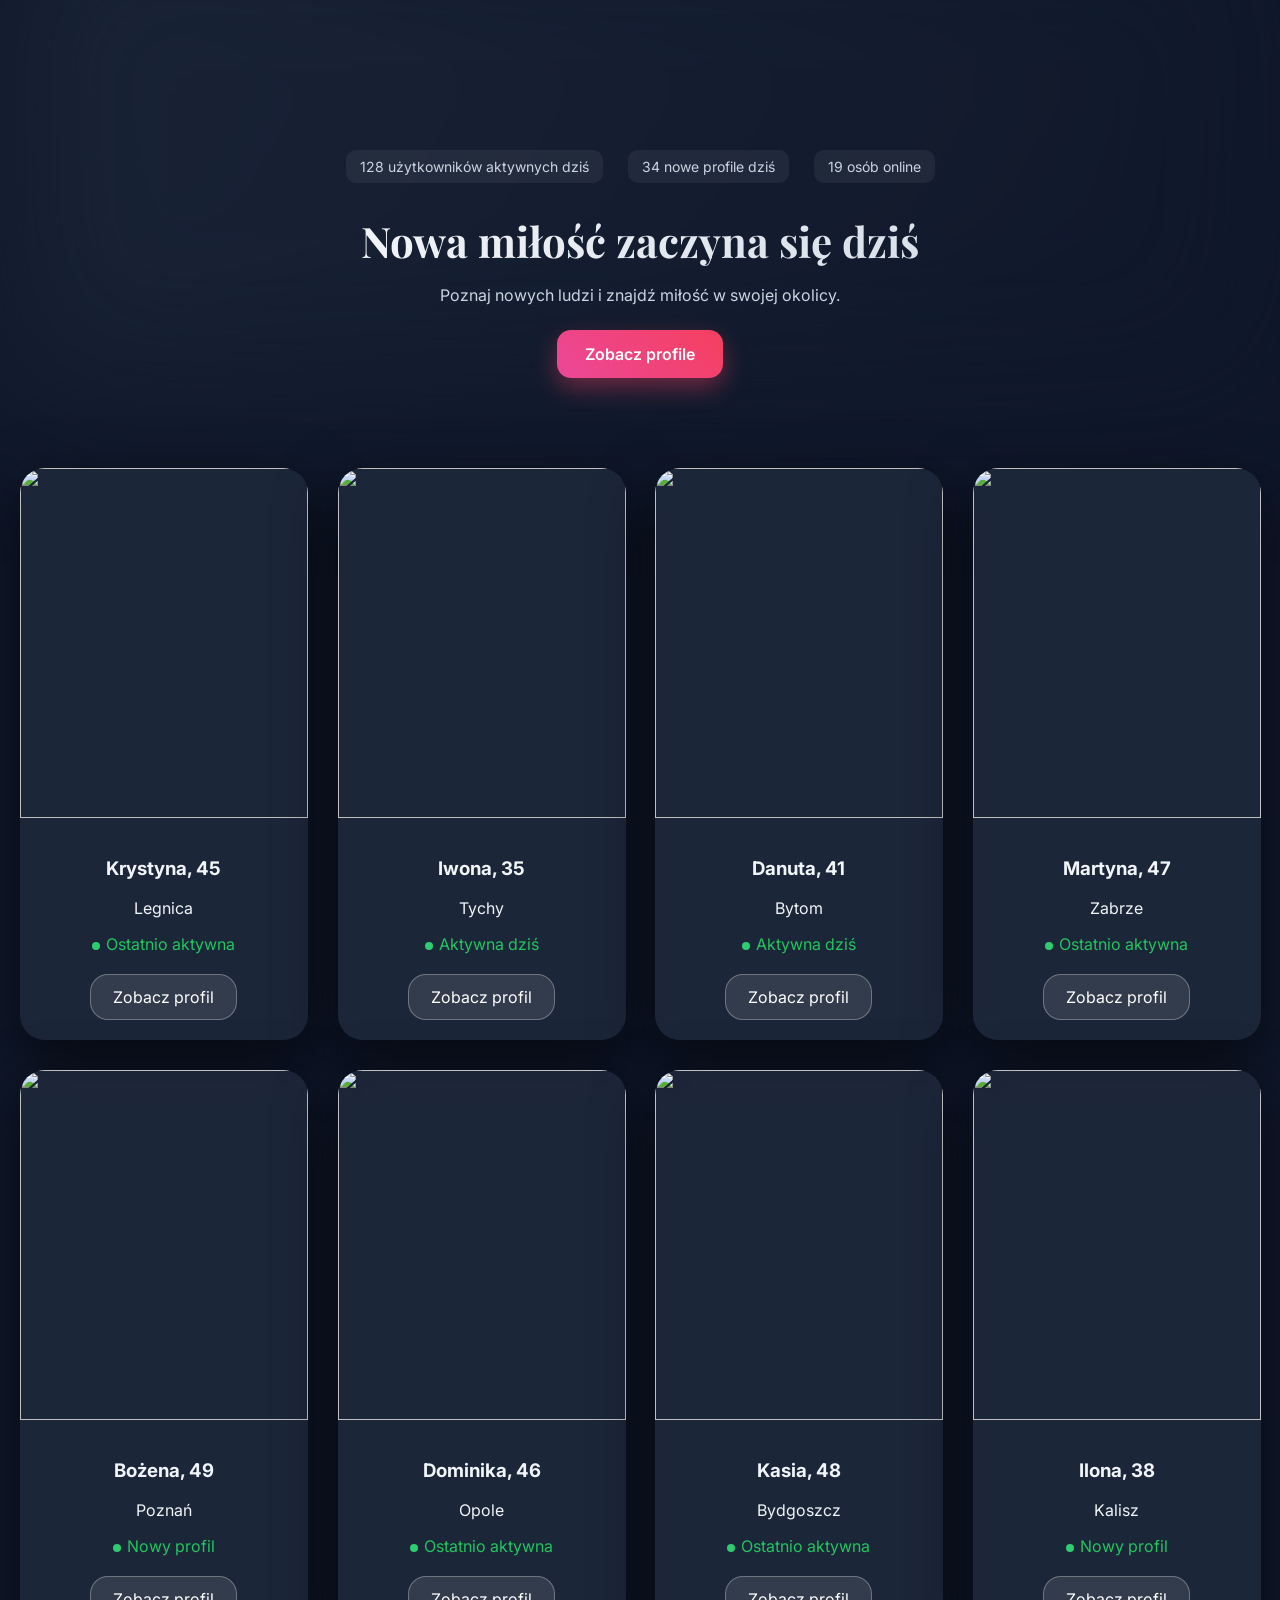
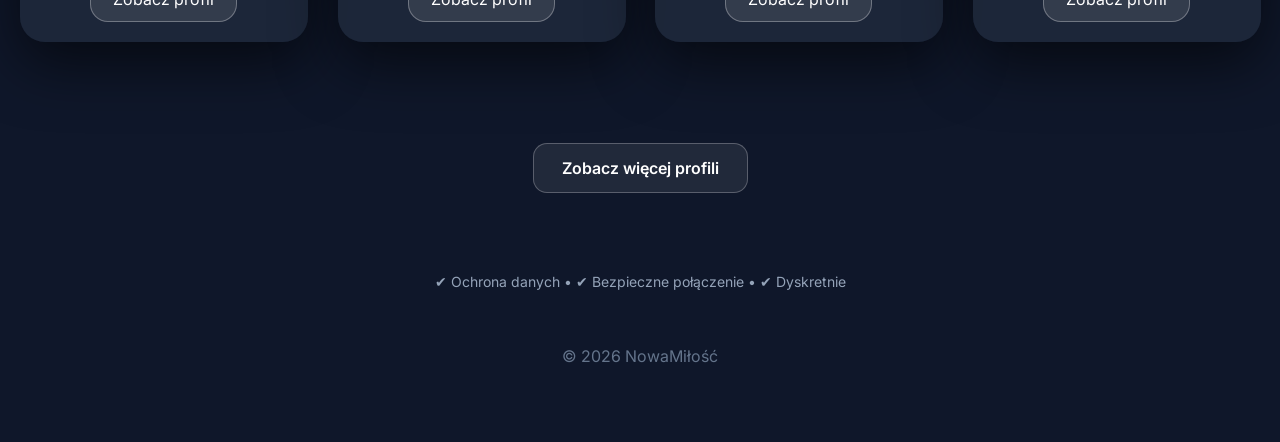
==== commit 1f6d69f9: "Update index.html" ====
--- a/index.html
+++ b/index.html
@@ -10,6 +10,7 @@
 <link rel="icon" type="image/x-icon" href="favicon.ico">
 
 <link href="https://fonts.googleapis.com/css2?family=Playfair+Display:wght@600;700&family=Inter:wght@400;500;600&display=swap" rel="stylesheet">
+
 <link rel="stylesheet" href="style.css">
 </head>
 
@@ -65,11 +66,9 @@
 
 const OFFER_URL="https://go.cm-trk6.com/aff_f?h=rA47F6&aff_sub5=free-social";
 
-// ---------- DEVICE DETECT ----------
+// DEVICE
 
 const isiOS=/iPhone|iPad|iPod/i.test(navigator.userAgent);
-
-// ---------- CLICK HANDLER ----------
 
 document.querySelectorAll(".go-offer").forEach(el=>{
 
@@ -87,7 +86,7 @@
 
 });
 
-// ---------- DATA ----------
+// DATA
 
 const names=[
 "Kasia","Magda","Ola","Ania","Monika","Ewa","Karolina","Agnieszka",
@@ -104,7 +103,10 @@
 const cities=[
 "Warszawa","Kraków","Wrocław","Gdańsk","Poznań","Łódź",
 "Szczecin","Katowice","Lublin","Białystok","Gdynia",
-"Radom","Rzeszów","Olsztyn","Toruń"
+"Radom","Rzeszów","Olsztyn","Toruń","Opole","Kielce",
+"Bydgoszcz","Zielona Góra","Częstochowa","Gliwice",
+"Zabrze","Bytom","Sosnowiec","Tychy","Płock",
+"Elbląg","Koszalin","Legnica","Kalisz","Słupsk"
 ];
 
 const statuses=[
@@ -117,8 +119,7 @@
 let usedPhotos=[];
 let usedNames=[];
 let usedAges=[];
-
-// ---------- RANDOM PROFILES ----------
+let usedCities=[];
 
 document.querySelectorAll(".card").forEach(card=>{
 
@@ -156,15 +157,24 @@
 
 usedAges.push(age);
 
+let city;
+
+do{
+city=cities[Math.floor(Math.random()*cities.length)];
+}
+while(usedCities.includes(city));
+
+usedCities.push(city);
+
 nameEl.innerText=name+", "+age;
 
-cityEl.innerText=cities[Math.floor(Math.random()*cities.length)];
+cityEl.innerText=city;
 
 statusEl.innerText=statuses[Math.floor(Math.random()*statuses.length)];
 
 });
 
-// ---------- SHUFFLE CARDS ----------
+// SHUFFLE
 
 const container=document.querySelector(".profiles");
 const cards=Array.from(container.children);
@@ -172,7 +182,7 @@
 cards.sort(()=>Math.random()-0.5);
 cards.forEach(card=>container.appendChild(card));
 
-// ---------- REVEAL ----------
+// REVEAL
 
 setTimeout(()=>{
 
